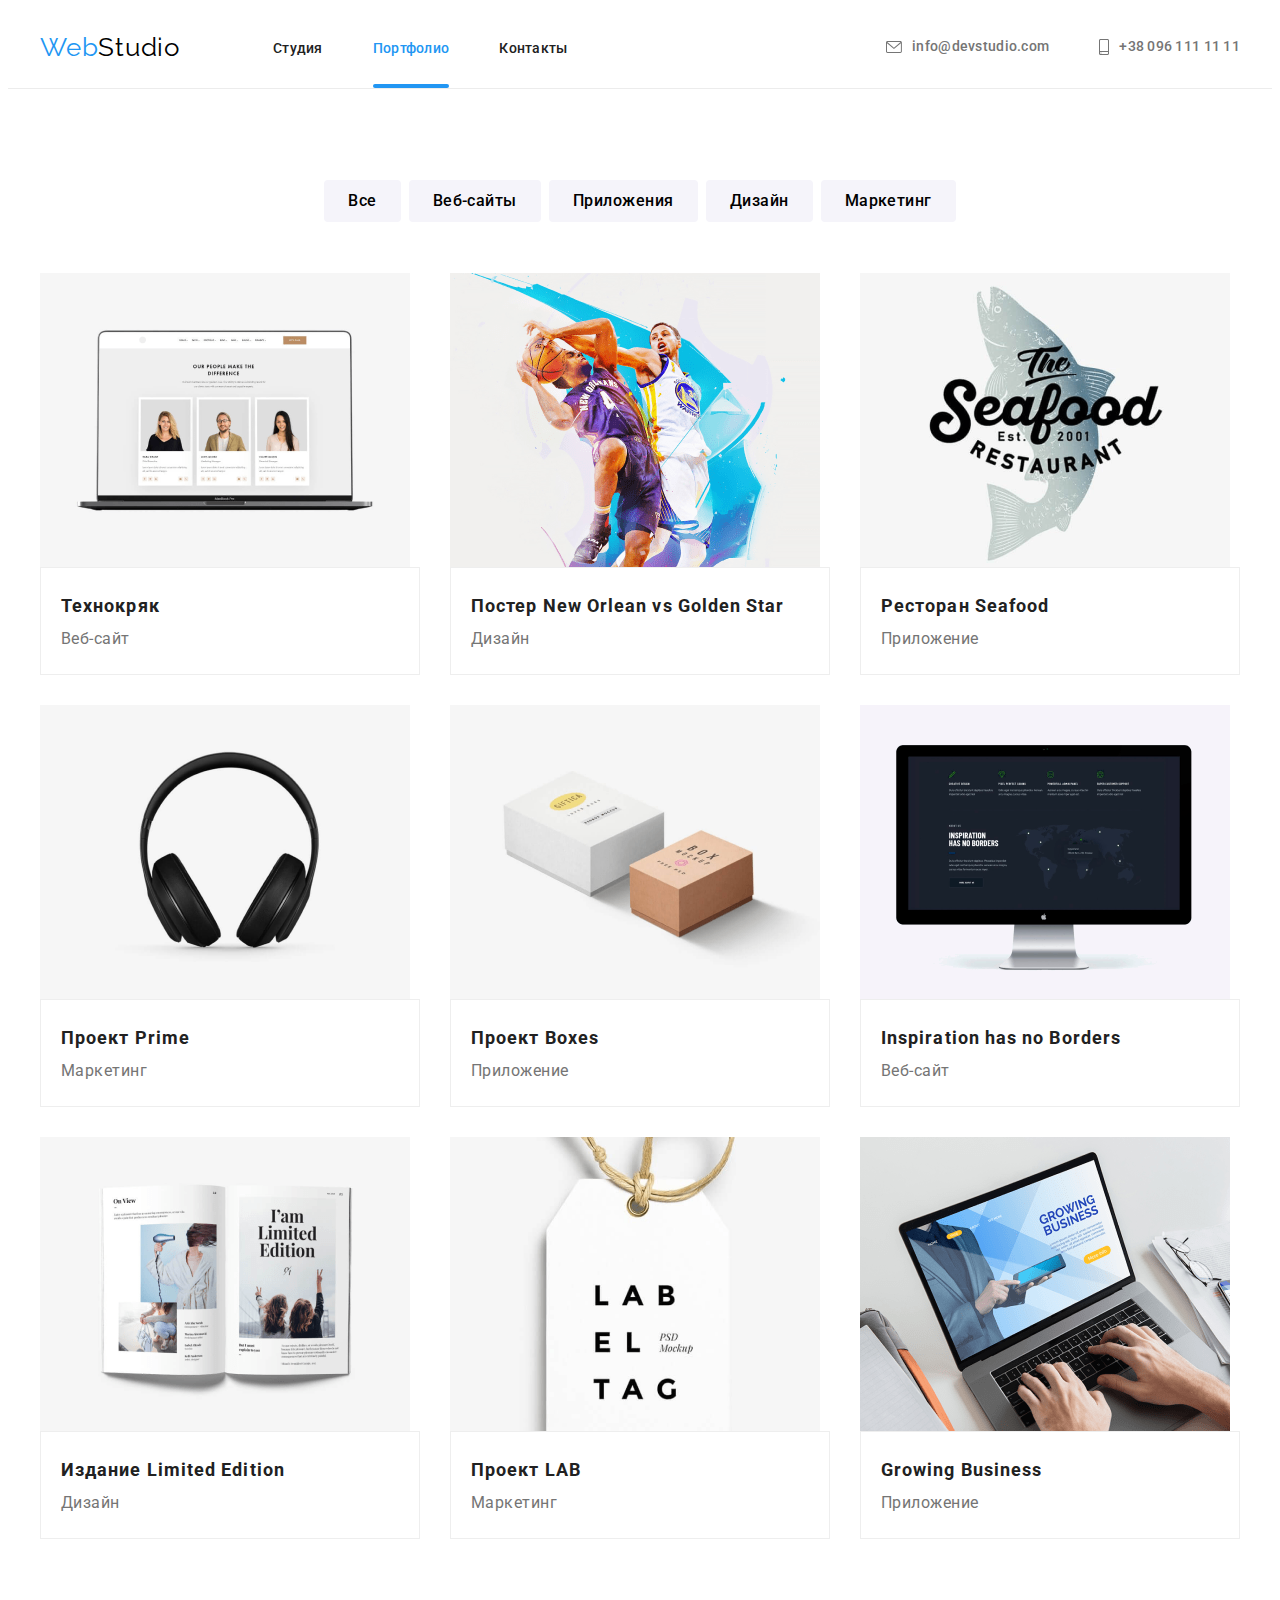
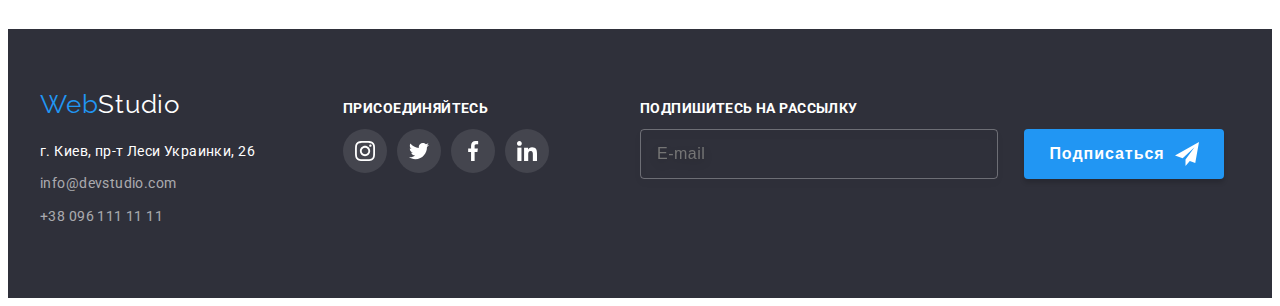
==== portfolio.html @ d1f01aa1 "клонирует данные hw-6" ====
<!DOCTYPE html>
<html lang="en">
  <head>
    <meta charset="UTF-8" />
    <meta http-equiv="X-UA-Compatible" content="IE=edge" />
    <meta name="viewport" content="width=device-width, initial-scale=1.0" />
    <title>Document</title>
    <link rel="preconnect" href="https://fonts.googleapis.com" />
    <link rel="preconnect" href="https://fonts.gstatic.com" crossorigin />
    <link
      href="https://fonts.googleapis.com/css2?family=Raleway:wght@700&family=Roboto:wght@400;500;700;900&display=swap"
      rel="stylesheet"
    />
    <link
      rel="stylesheet"
      href="https://cdnjs.cloudflare.com/ajax/libs/modern-normalize/1.1.0/modern-normalize.min.css"
      integrity="sha512-wpPYUAdjBVSE4KJnH1VR1HeZfpl1ub8YT/NKx4PuQ5NmX2tKuGu6U/JRp5y+Y8XG2tV+wKQpNHVUX03MfMFn9Q=="
      crossorigin="anonymous"
      referrerpolicy="no-referrer"
    />
    <link rel="stylesheet" href="./css/styles.css" />
  </head>
  <body>
    <!--Шапка сайта-->
    <header class="header box">
      <div class="container header-container">
        <nav class="navigation">
          <a href="./index.html" class="logo">
            Web<span class="logo-blk">Studio</span>
          </a>
          <ul class="header-list list">
            <li class="header-item">
              <a href="./index.html" class="header-link">Студия</a>
            </li>
            <li class="header-item">
              <a href="" class="header-link current">Портфолио</a>
            </li>
            <li class="header-item">
              <a href="" class="header-link">Контакты</a>
            </li>
          </ul>
        </nav>
        <div class="header-connect">
          <ul class="header-list list">
            <li>
              <a href="mailto:info@devstudio.com" class="header-link-mail"
                ><svg class="header-link-icon" width="16" height="12">
                  <use href="./image/icons/contact.svg#icon-envelope"></use>
                </svg>
                info@devstudio.com</a
              >
            </li>
            <li>
              <a href="tel:+380961111111" class="header-link-tel"
                ><svg class="header-link-icon" width="10" height="16">
                  <use
                    href="./image/icons/contact.svg#icon-smartphone"
                  ></use></svg
                >+38 096 111 11 11</a
              >
            </li>
          </ul>
        </div>
      </div>
    </header>
    <main>
      <!--Портфолио-->
      <section class="portfolio">
        <div class="container">
          <h1 class="visually-hidden">Наши возможности для Вас</h1>
          <h2 class="visually-hidden">Примеры работ</h2>
          <div class="buttons-container">
            <ul class="buttons-list list">
              <li class="buttons-item">
                <button type="button" class="portfolio-button">Все</button>
              </li>
              <li class="buttons-item">
                <button type="button" class="portfolio-button">
                  Веб-сайты
                </button>
              </li>
              <li class="buttons-item">
                <button type="button" class="portfolio-button">
                  Приложения
                </button>
              </li>
              <li class="buttons-item">
                <button type="button" class="portfolio-button">Дизайн</button>
              </li>
              <li class="buttons-item">
                <button type="button" class="portfolio-button">
                  Маркетинг
                </button>
              </li>
            </ul>
          </div>

          <ul class="portfolio-list list">
            <li class="portfolio-item">
              <div class="portfolio-wrap">
                <img
                  class="image"
                  src="./image/portfolio1-min.png"
                  width="370"
                  alt="лептоп с изображением веб-сайта на мониторе"
                />
                <p class="portfolio-top-text">
                  Технокряк это современная площадка распространения
                  коронавируса. Компании используют эту платформу для цифрового
                  шпионажа и атак на защищённые сервера конкурентов.
                </p>
              </div>
              <div class="portfolio-list-content frame">
                <h3 class="portfolio-subtitle">Технокряк</h3>
                <p class="portfolio-text">Веб-сайт</p>
              </div>
            </li>
            <li class="portfolio-item">
              <div class="portfolio-wrap">
                <img
                  class="image"
                  src="./image/portfolio2-min.png"
                  width="370"
                  alt="постер баскетболього матча"
                />
                <p class="portfolio-top-text">
                  Технокряк это современная площадка распространения
                  коронавируса. Компании используют эту платформу для цифрового
                  шпионажа и атак на защищённые сервера конкурентов.
                </p>
              </div>
              <div class="portfolio-list-content frame">
                <h3 class="portfolio-subtitle">
                  Постер New Orlean vs Golden Star
                </h3>
                <p class="portfolio-text">Дизайн</p>
              </div>
            </li>
            <li class="portfolio-item">
              <div class="portfolio-wrap">
                <img
                  class="image"
                  src="./image/portfolio3-min.png"
                  width="370"
                  alt="логотип ресторана Seafood"
                />
                <p class="portfolio-top-text">
                  Технокряк это современная площадка распространения
                  коронавируса. Компании используют эту платформу для цифрового
                  шпионажа и атак на защищённые сервера конкурентов.
                </p>
              </div>
              <div class="portfolio-list-content frame">
                <h3 class="portfolio-subtitle">Ресторан Seafood</h3>
                <p class="portfolio-text">Приложение</p>
              </div>
            </li>
            <li class="portfolio-item">
              <div class="portfolio-wrap">
                <img
                  class="image"
                  src="./image/portfolio4-min.png"
                  width="370"
                  alt="полноразмерные черные наушники"
                />
                <p class="portfolio-top-text">
                  Технокряк это современная площадка распространения
                  коронавируса. Компании используют эту платформу для цифрового
                  шпионажа и атак на защищённые сервера конкурентов.
                </p>
              </div>
              <div class="portfolio-list-content frame">
                <h3 class="portfolio-subtitle">Проект Prime</h3>
                <p class="portfolio-text">Маркетинг</p>
              </div>
            </li>
            <li class="portfolio-item">
              <div class="portfolio-wrap">
                <img
                  class="image"
                  src="./image/portfolio5-min.png"
                  width="370"
                  alt="две коробки"
                />
                <p class="portfolio-top-text">
                  Технокряк это современная площадка распространения
                  коронавируса. Компании используют эту платформу для цифрового
                  шпионажа и атак на защищённые сервера конкурентов.
                </p>
              </div>
              <div class="portfolio-list-content frame">
                <h3 class="portfolio-subtitle">Проект Boxes</h3>
                <p class="portfolio-text">Приложение</p>
              </div>
            </li>
            <li class="portfolio-item">
              <div class="portfolio-wrap">
                <img
                  class="image"
                  src="./image/portfolio6-min.png"
                  width="370"
                  alt="монитор десктопа с изображением веб-сайта"
                />
                <p class="portfolio-top-text">
                  Технокряк это современная площадка распространения
                  коронавируса. Компании используют эту платформу для цифрового
                  шпионажа и атак на защищённые сервера конкурентов.
                </p>
              </div>
              <div class="portfolio-list-content frame">
                <h3 class="portfolio-subtitle">Inspiration has no Borders</h3>
                <p class="portfolio-text">Веб-сайт</p>
              </div>
            </li>
            <li class="portfolio-item">
              <div class="portfolio-wrap">
                <img
                  class="image"
                  src="./image/portfolio7-min.png"
                  width="370"
                  alt="раскрытая книга"
                />
                <p class="portfolio-top-text">
                  Технокряк это современная площадка распространения
                  коронавируса. Компании используют эту платформу для цифрового
                  шпионажа и атак на защищённые сервера конкурентов.
                </p>
              </div>
              <div class="portfolio-list-content frame">
                <h3 class="portfolio-subtitle">Издание Limited Edition</h3>
                <p class="portfolio-text">Дизайн</p>
              </div>
            </li>
            <li class="portfolio-item">
              <div class="portfolio-wrap">
                <img
                  class="image"
                  src="./image/portfolio8-min.png"
                  width="370"
                  alt="бирка с лого компании"
                />
                <p class="portfolio-top-text">
                  Технокряк это современная площадка распространения
                  коронавируса. Компании используют эту платформу для цифрового
                  шпионажа и атак на защищённые сервера конкурентов.
                </p>
              </div>
              <div class="portfolio-list-content frame">
                <h3 class="portfolio-subtitle">Проект LAB</h3>
                <p class="portfolio-text">Маркетинг</p>
              </div>
            </li>
            <li class="portfolio-item">
              <div class="portfolio-wrap">
                <img
                  class="image"
                  src="./image/portfolio9-min.png"
                  width="370"
                  alt="руки человека на клавиатуре лептопа"
                />
                <p class="portfolio-top-text">
                  Технокряк это современная площадка распространения
                  коронавируса. Компании используют эту платформу для цифрового
                  шпионажа и атак на защищённые сервера конкурентов.
                </p>
              </div>
              <div class="portfolio-list-content frame">
                <h3 class="portfolio-subtitle">Growing Business</h3>
                <p class="portfolio-text">Приложение</p>
              </div>
            </li>
          </ul>
        </div>
      </section>
    </main>

    <!-- Футер -->

    <footer>
      <div class="container footer-cont">
        <div class="footer-left-side">
          <div class="container-logo">
            <a href="./index.html" class="logo">
              Web<span class="logo-wht">Studio</span>
            </a>
          </div>
          <address>
            <ul class="list">
              <li class="footer-item">
                <a
                  href="https://goo.gl/maps/s7FZJ9aVDDxHXywv8"
                  class="address"
                  target="_blank"
                  >г. Киев, пр-т Леси Украинки, 26</a
                >
              </li>
              <li class="footer-item">
                <a href="mailto:info@devstudio.com" class="footer-link-mail"
                  >info@devstudio.com</a
                >
              </li>
              <li class="footer-item">
                <a href="tel:+380961111111" class="footer-link-tel"
                  >+38 096 111 11 11</a
                >
              </li>
            </ul>
          </address>
        </div>
        <div class="footer-central-part">
          <p class="footer-right-text">присоединяйтесь</p>
          <ul class="footer-right-list list">
            <li class="footer-right-item">
              <a href="" class="footer-socials-link">
                <svg class="footer-socials-icon" width="20" height="20">
                  <use href="./image/icons/socials.svg#icon-instagram-2"></use>
                </svg>
              </a>
            </li>
            <li class="footer-right-item">
              <a href="" class="footer-socials-link">
                <svg class="footer-socials-icon" width="20" height="20">
                  <use href="./image/icons/socials.svg#icon-twitter-1"></use>
                </svg>
              </a>
            </li>
            <li class="footer-right-item">
              <a href="" class="footer-socials-link">
                <svg class="footer-socials-icon" width="20" height="20">
                  <use href="./image/icons/socials.svg#icon-facebook-1"></use>
                </svg>
              </a>
            </li>
            <li class="footer-right-item">
              <a href="" class="footer-socials-link">
                <svg class="footer-socials-icon" width="20" height="20">
                  <use href="./image/icons/socials.svg#icon-linkedin-1"></use>
                </svg>
              </a>
            </li>
          </ul>
        </div>
        <div class="footer-right-side">
          <p class="footer-right-side-text">Подпишитесь на рассылку</p>
          <form class="right-side-form">
            <div class="right-side-wrap">
              <input
                type="email"
                class="right-side-email"
                name="right-side-email"
                placeholder="E-mail"
              />
              <button type="submit" class="footer-btn">
                Подписаться
                <svg class="footer-btn-icon" width="24" height="24">
                  <use href="image/icons/contact.svg#icon-icon-send"></use>
                </svg>
              </button>
            </div>
          </form>
        </div>
      </div>
    </footer>
  </body>
</html>
---- css/styles.css ----
p,
h1,
h2,
h3,
h4,
h5,
h6 {
  margin: 0;
}

ul {
  margin: 0;
  padding: 0;
}

button {
  cursor: pointer;
}

body {
  font-family: Roboto, sans-serif;
  color: #212121;
}

main {
  color: #212121;
}

a {
  text-decoration: none;
}

img {
  display: block;
}

.container {
  width: 1200px;
  padding-left: 15px;
  padding-right: 15px;
  margin: 0 auto;
}

.list {
  list-style: none;
}

:root {
  --accent-color: #2196f3;
  --text-color: #757575;
}
.visually-hidden {
  position: absolute;
  white-space: nowrap;
  width: 1px;
  height: 1px;
  overflow: hidden;
  border: 0;
  padding: 0;
  clip: rect(0 0 0 0);
  clip-path: inset(50%);
  margin: -1px;
}

/* -- HEADER -- */

header {
  padding-top: 24px;
  padding-bottom: 25px;
  margin: 0 auto;
}

.logo {
  font-family: Raleway, sans-serif;
  font-size: 26px;
  line-height: 1.19;
  letter-spacing: 0.03em;
  color: #2196f3;
  margin-right: 93px;
}

.logo-blk {
  color: #000000;
}

.logo-wht {
  color: #ffffff;
}

.header-container {
  display: flex;
  align-items: center;
}

.navigation {
  display: flex;
  align-items: center;
}

.header-list {
  display: flex;
  margin-left: auto;
}

.header-item + .header-item {
  margin-left: 50px;
}

.header-connect {
  margin-left: auto;
}

.header-link {
  font-weight: 500;
  font-size: 14px;
  line-height: 1.14;
  letter-spacing: 0.02em;
  color: #212121;

  transition: color 250ms cubic-bezier(0.4, 0, 0.2, 1);
}

.header-link:hover,
.header-link:focus {
  color: var(--accent-color);
}

.header-link-active {
  color: var(--accent-color);
}

.header-link-icon {
  fill: var(--text-color);

  transition: fill 250ms cubic-bezier(0.4, 0, 0.2, 1);
}

.header-link-tel:hover .header-link-icon,
.header-link-tel:focus .header-link-icon {
  fill: var(--accent-color);
}

.header-link-mail:hover .header-link-icon,
.header-link-mail:focus .header-link-icon {
  fill: var(--accent-color);
}

.header-link-icon {
  margin-right: 10px;
}

.header-link-tel,
.header-link-mail {
  font-weight: 500;
  font-style: normal;
  font-size: 14px;
  line-height: 1.14;
  letter-spacing: 0.02em;
  color: var(--text-color);
  display: flex;
  align-items: center;

  transition: color 250ms cubic-bezier(0.4, 0, 0.2, 1);
}

.header-link-tel:hover,
.header-link-tel:focus {
  color: var(--accent-color);
}

.header-link-mail:hover,
.header-link-mail:focus {
  color: var(--accent-color);
}

.header-link-tel {
  margin-left: 50px;
}

/* ------- HERO ------- */

.hero {
  background: #2f303a;
  background-image: linear-gradient(
      rgba(47, 48, 58, 0.4),
      rgba(47, 48, 58, 0.4)
    ),
    url(../image/hero-bg.jpg);
  background-repeat: no-repeat;
  background-position: center;
  background-size: cover;
  display: flex;
  padding-top: 200px;
  padding-bottom: 200px;
  text-align: center;
  align-items: center;
  max-width: 1600px;
  margin: 0 auto;
}

.hero-title-container {
  max-width: 696px;
  margin: 0 auto;
}

.hero-title {
  font-weight: 900;
  font-size: 44px;
  line-height: 1.36;
  letter-spacing: 0.06em;
  text-transform: uppercase;
  color: #ffffff;
  margin-bottom: 30px;
}

.hero-button {
  font-family: inherit;
  background: var(--accent-color);
  font-weight: 700;
  font-size: 16px;
  line-height: 1.87;
  letter-spacing: 0.06em;
  cursor: pointer;
  color: #ffffff;
  border-color: transparent;
  border-radius: 4px;
  display: block;
  margin: 0 auto;
  padding: 10px 32px;
}

/* ------- FEATURES ------- */

.features {
  padding-top: 94px;
  padding-bottom: 94px;
}

.features-list {
  display: flex;
}

.features-item-box {
  background-color: #f5f4fa;
  border-radius: 4px;
  display: flex;
  align-items: center;
  justify-content: center;
  padding-top: 25px;
  padding-bottom: 25px;
  margin-bottom: 30px;
}

.features-item {
  width: 270px;
}

.features-item + .features-item {
  margin-left: 30px;
}

.features-subtitle {
  font-size: 14px;
  line-height: 1.14;
  letter-spacing: 0.03em;
  text-transform: uppercase;
}

.features-subtitle {
  margin-bottom: 10px;
}

.features-text {
  font-size: 14px;
  line-height: 1.71;
  letter-spacing: 0.03em;
  color: var(--text-color);
}

/* ------- LINE ------- */

.line {
  padding-bottom: 94px;
}

.line-list {
  display: flex;
}

.line-title,
.about-title {
  font-size: 36px;
  line-height: 42px;
  text-align: center;
  letter-spacing: 0.03em;
  margin-bottom: 50px;
}

.line-item + .line-item {
  margin-left: 30px;
}

.line-item {
  width: 370px;
  position: relative;
}

.line-top-text {
  font-weight: 700;
  font-size: 14px;
  line-height: 1.14;
  text-align: center;
  letter-spacing: 0.03em;
  text-transform: uppercase;
  color: #ffffff;
  position: absolute;
  bottom: 0;
  left: 0;
  background-color: rgba(47, 48, 58, 0.8);
  width: 100%;
  padding-top: 27px;
  padding-bottom: 27px;
}

/* ------- ABOUT ------- */

.about {
  background-color: #f5f4fa;
  padding-top: 94px;
  padding-bottom: 94px;
}

.about-list {
  display: flex;
  margin-left: -30px;
}

.about-item-content {
  background-color: #ffffff;
  padding-top: 30px;
  padding-bottom: 30px;
}

.about-item {
  width: calc(100% / 3 - 30px);
  margin-left: 30px;
}

.about-subtitle {
  font-style: normal;
  font-size: 16px;
  line-height: 1.18;
  text-align: center;
  letter-spacing: 0.03em;
  margin-bottom: 10px;
}

.about-text,
.portfolio-text {
  font-size: 16px;
  line-height: 1.18;
  text-align: center;
  letter-spacing: 0.03em;
  color: var(--text-color);
}

.about-text {
  display: block;
  margin-bottom: 15px;
}

.about-socials-list {
  display: flex;
  justify-content: center;
}

.about-socials-link {
  width: 44px;
  height: 44px;
  background-color: #ffffff;
  border-radius: 50%;
  display: flex;
  align-items: center;
  justify-content: center;

  transition-property: background-color;
  transition-duration: 250ms;
  transition-timing-function: cubic-bezier(0.4, 0, 0.2, 1);
}

.about-socials-link:hover,
.about-socials-link:focus {
  background-color: var(--accent-color);
}

.about-socials-link:hover .about-socials-icon,
.about-socials-link:focus .about-socials-icon {
  fill: #ffffff;
}

.about-socials-item + .about-socials-item {
  margin-left: 10px;
}

.about-socials-icon {
  fill: #afb1b8;
}

.clients-title {
  font-size: 36px;
  line-height: 42px;
  text-align: center;
  letter-spacing: 0.03em;
  margin-bottom: 50px;
}

.about-frame {
  box-shadow: 0px 1px 3px rgba(0, 0, 0, 0.12), 0px 1px 1px rgba(0, 0, 0, 0.14),
    0px 2px 1px rgba(0, 0, 0, 0.2);
  border-radius: 0px 0px 4px 4px;
}

/* ------- CLIENTS ------- */

.clients {
  padding-bottom: 94px;
  padding-top: 72px;
}

.clients-item + .clients-item {
  margin-left: 30px;
}

.clients-list {
  display: flex;
  justify-content: center;
}

.clients-link {
  border: 1px solid #afb1b8;
  border-radius: 4px;
  padding: 16px 31px;
  color: #afb1b8;
  display: flex;
  align-items: center;
  justify-content: center;

  transition: color 250ms cubic-bezier(0.4, 0, 0.2, 1),
    border-color 250ms cubic-bezier(0.4, 0, 0.2, 1);
}

.clients-icon {
  fill: currentColor;
}

.clients-link:hover,
.clients-link:focus {
  color: var(--accent-color);
  border-color: var(--accent-color);
}

/* ----- FOOTER ----- */

footer {
  background-color: #2f303a;
  padding-bottom: 60px;
  padding-top: 60px;
  margin: 0 auto;
}

.footer-cont {
  display: flex;
  align-items: baseline;
}

.footer-logo {
  font-family: Raleway, sans-serif;
  font-size: 26px;
  line-height: 1.19;
  letter-spacing: 0.03em;
  color: #2196f3;
}

.container-logo {
  margin-bottom: 20px;
}

.address {
  font-style: normal;
  font-weight: 400;
  font-size: 14px;
  line-height: 1.71;
  letter-spacing: 0.03em;
  color: #ffffff;

  transition: color 250ms cubic-bezier(0.4, 0, 0.2, 1);
}

.footer-link-tel,
.footer-link-mail {
  font-style: normal;
  font-weight: 400;
  font-size: 14px;
  line-height: 1.71;
  letter-spacing: 0.03em;
  color: rgba(255, 255, 255, 0.6);

  transition: color 250ms cubic-bezier(0.4, 0, 0.2, 1);
}

.footer-link-tel:hover,
.footer-link-tel:focus {
  color: var(--accent-color);
}

.address:hover,
.address:focus {
  color: var(--accent-color);
}

.footer-link-mail:hover,
.footer-link-mail:focus {
  color: var(--accent-color);
}

.footer-item {
  margin-bottom: 9px;
}

.footer-central-part {
  width: 206px;
  margin-left: 70px;
}

.footer-right-text,
.footer-right-side-text {
  font-weight: bold;
  font-style: normal;
  font-size: 14px;
  line-height: 1.14px;
  letter-spacing: 0.03em;
  text-transform: uppercase;
  color: #ffffff;
  display: block;
  margin-bottom: 20px;
}

.footer-right-list {
  display: flex;
  justify-content: left;
}

.footer-socials-link {
  width: 44px;
  height: 44px;
  background-color: rgba(255, 255, 255, 0.1);
  border-radius: 50%;
  display: flex;
  align-items: center;
  justify-content: center;

  transition-property: background-color;
  transition-duration: 250ms;
  transition-timing-function: cubic-bezier(0.4, 0, 0.2, 1);
}

.footer-right-item {
  margin-right: 10px;
}

.footer-socials-link:hover,
.footer-socials-link:focus {
  background-color: var(--accent-color);
}

.footer-socials-link:hover .footer-socials-icon {
  fill: #ffffff;
}

.footer-socials-icon {
  fill: #ffffff;
}

.right-side-wrap {
  display: flex;
  justify-content: center;
}

.footer-right-side {
  margin-left: auto;
  width: calc(100% / 2);
  padding-left: 15px;
}

.right-side-email {
  width: 358px;
  height: 50px;
  font-weight: 400;
  font-size: 16px;
  line-height: 1.25;
  letter-spacing: 0.03em;
  color: rgba(255, 255, 255, 0.6);
  padding-left: 16px;
  border: 1px solid rgba(255, 255, 255, 0.3);
  box-sizing: border-box;
  filter: drop-shadow(0px 4px 4px rgba(0, 0, 0, 0.15));
  border-radius: 4px;
  background-color: transparent;
  outline: none;
  margin-right: 10px;
}

.footer-btn {
  width: 200px;
  height: 50px;
  background: var(--accent-color);
  font-weight: 700;
  font-size: 16px;
  line-height: 1.87;
  letter-spacing: 0.06em;
  cursor: pointer;
  color: #ffffff;
  border-color: transparent;
  border-radius: 4px;
  box-shadow: 0px 4px 4px rgba(0, 0, 0, 0.15);
  display: flex;
  align-items: center;
  justify-content: center;
  margin: 0 auto;
}

.footer-btn-icon {
  margin-left: 10px;
}

/* ----- Портфолио ----- */

.box {
  border-bottom-width: 1px;
  border-bottom-style: solid;
  border-bottom-color: #ececec;
}

.portfolio {
  padding-top: 91px;
  padding-bottom: 90px;
}

.portfolio-button {
  font-family: inherit;
  font-style: normal;
  font-weight: 500;
  font-size: 16px;
  line-height: 1.62;
  text-align: center;
  letter-spacing: 0.03em;
  background: #f5f4fa;
  border-radius: 4px;
  border-color: transparent;
  padding: 6px 22px;

  transition-property: background-color;
  transition-duration: 250ms;
  transition-timing-function: cubic-bezier(0.4, 0, 0.2, 1);
}

.buttons-container {
  margin-bottom: 51px;
}

.buttons-list {
  display: flex;
  justify-content: center;
}

.buttons-item + .buttons-item {
  margin-left: 8px;
}

.portfolio-button:hover,
.portfolio-button:focus {
  background-color: var(--accent-color);
  color: #ffffff;
  box-shadow: 0px 3px 1px rgba(0, 0, 0, 0.1), 0px 1px 2px rgba(0, 0, 0, 0.08),
    0px 2px 2px rgba(0, 0, 0, 0.12);
}

.image {
  display: block;
  max-width: 100%;
  height: auto;
}

.frame {
  border: 1px solid #eeeeee;
}

.portfolio-list {
  display: flex;
  margin-left: -30px;
  flex-wrap: wrap;
}

.portfolio-item {
  background: #ffffff;
  width: calc(100% / 3 - 30px);
  margin-left: 30px;
  position: relative;
}

.portfolio-wrap {
  position: relative;
  overflow: hidden;
}

.portfolio-top-text {
  position: absolute;
  top: 0;
  left: 0;
  font-weight: 400;
  font-size: 18px;
  line-height: 1.56;
  letter-spacing: 0.03em;
  color: #ffffff;
  background: rgba(33, 150, 243, 0.9);
  padding: 63px 24px;
  height: 100%;
  transform: translateY(101%);
  transition: transform 250ms cubic-bezier(0.4, 0, 0.2, 1);
}

.portfolio-item:hover .portfolio-top-text {
  transform: translateY(0);
}

.portfolio-item:nth-last-child(n + 4) {
  margin-bottom: 30px;
}

.portfolio-item:hover,
.portfolio-item:focus {
  box-shadow: 0px 1px 1px rgba(0, 0, 0, 0.12), 0px 4px 4px rgba(0, 0, 0, 0.06),
    1px 4px 6px rgba(0, 0, 0, 0.16);
}

.portfolio-subtitle {
  font-size: 18px;
  line-height: 2;
  letter-spacing: 0.06em;
}

.portfolio-list-content {
  padding: 20px;
}

.portfolio-text {
  line-height: 1.87;
  text-align: left;
}

.current {
  color: var(--accent-color);
  position: relative;
}

.current::after {
  content: '';
  width: 100%;
  height: 4px;
  position: absolute;
  background-color: var(--accent-color);
  border-radius: 2px;
  left: 0;
  bottom: -32px;
}

.backdrop {
  width: 100vw;
  height: 100vh;
  background-color: rgba(0, 0, 0, 0.2);
  position: fixed;
  top: 0;

  opacity: 1;
  transition: opacity 250ms cubic-bezier(0.4, 0, 0.2, 1);
}

.backdrop.is-hidden .modal {
  transform: translate(-50%, -50%) scale(0.7);
}

/* ------- Modal ------ */

.modal {
  width: 528px;
  min-height: 581px;
  background: #ffffff;
  box-shadow: 0px 1px 3px rgba(0, 0, 0, 0.12), 0px 1px 1px rgba(0, 0, 0, 0.14),
    0px 2px 1px rgba(0, 0, 0, 0.2);
  border-radius: 4px;
  position: absolute;
  top: 50%;
  left: 50%;

  transform: translate(-50%, -50%) scale(1);

  transition: transform 250ms cubic-bezier(0.4, 0, 0.2, 1);

  padding: 40px;
}

.modal-close-btn {
  width: 30px;
  height: 30px;
  border-radius: 50%;
  background-color: transparent;
  border: 1px solid rgba(0, 0, 0, 0.1);
  position: absolute;
  top: 8px;
  right: 8px;
  display: flex;
  align-items: center;
  justify-content: center;

  transition: fill 250ms cubic-bezier(0.4, 0, 0.2, 1);
}

.modal-close-btn:hover {
  fill: var(--accent-color);
}

.is-hidden {
  opacity: 0;
  pointer-events: none;
  visibility: hidden;
}

.modal-title {
  font-style: normal;
  font-weight: 700;
  font-size: 20px;
  line-height: 1.15;
  text-align: center;
  letter-spacing: 0.03em;
  color: #212121;
  margin-bottom: 12px;
}

.modal-label {
  font-weight: normal;
  font-size: 12px;
  line-height: 1.16;
  letter-spacing: 0.01em;
  color: #757575;
}

.modal-inpup-wrap {
  margin-top: 4px;
  position: relative;
}

.form-field {
  margin-bottom: 10px;
}

.modal-input {
  width: 100%;
  height: 40px;
  border: 1px solid rgba(33, 33, 33, 0.2);
  box-sizing: border-box;
  border-radius: 4px;
  outline: none;
  padding-left: 40px;

  transition: border-color 250ms cubic-bezier(0.4, 0, 0.2, 1);
}

.modal-input:hover,
.modal-input:focus {
  border-color: var(--accent-color);
}

.modal-input:hover + .modal-icon {
  fill: var(--accent-color);
}

.modal-input:focus + .modal-icon {
  fill: var(--accent-color);
}

.modal-icon {
  position: absolute;
  left: 12px;
  top: 50%;
  transform: translateY(-50%);

  transition: fill 250ms cubic-bezier(0.4, 0, 0.2, 1);
}

.modal-text {
  width: 100%;
  height: 120px;
  padding: 12px;
  border: 1px solid rgba(33, 33, 33, 0.2);
  box-sizing: border-box;
  border-radius: 4px;
  resize: none;
  margin-top: 4px;
}

.modal-text::placeholder {
  font-weight: 400;
  font-size: 12px;
  line-height: 1.16s;
  letter-spacing: 0.01em;
  color: rgba(117, 117, 117, 0.5);
}

.modal-check-text,
.modal-check-contract {
  font-weight: 400;
  font-size: 14px;
  line-height: 1.71;
  letter-spacing: 0.03em;
  color: var(--text-color);
  display: flex;
  align-items: center;
}

.modal-check-text::before {
  content: '';
  width: 16px;
  height: 15px;
  border: 2px solid #212121;
  border-radius: 2px;
  display: block;
  margin-right: 7px;
}

.modal-check:checked + .modal-check-text::before {
  background-color: var(--accent-color);
  background-image: url(../image/icons/modal-icon.svg);
  background-repeat: no-repeat;
  background-position: center;
  border: none;
}

.modal-check-contract {
  color: var(--accent-color);
  text-decoration-line: underline;
  margin-left: 3px;
}

.form-field-checkbox {
  margin-top: 15px;
  margin-bottom: 25px;
}

.modal-btn {
  font-family: inherit;
  background: var(--accent-color);
  font-weight: 700;
  font-size: 16px;
  line-height: 1.87;
  letter-spacing: 0.06em;
  cursor: pointer;
  color: #ffffff;
  border-color: transparent;
  border-radius: 4px;
  box-shadow: 0px 4px 4px rgba(0, 0, 0, 0.15);
  display: block;
  margin: 0 auto;
  padding: 10px 55px;
}
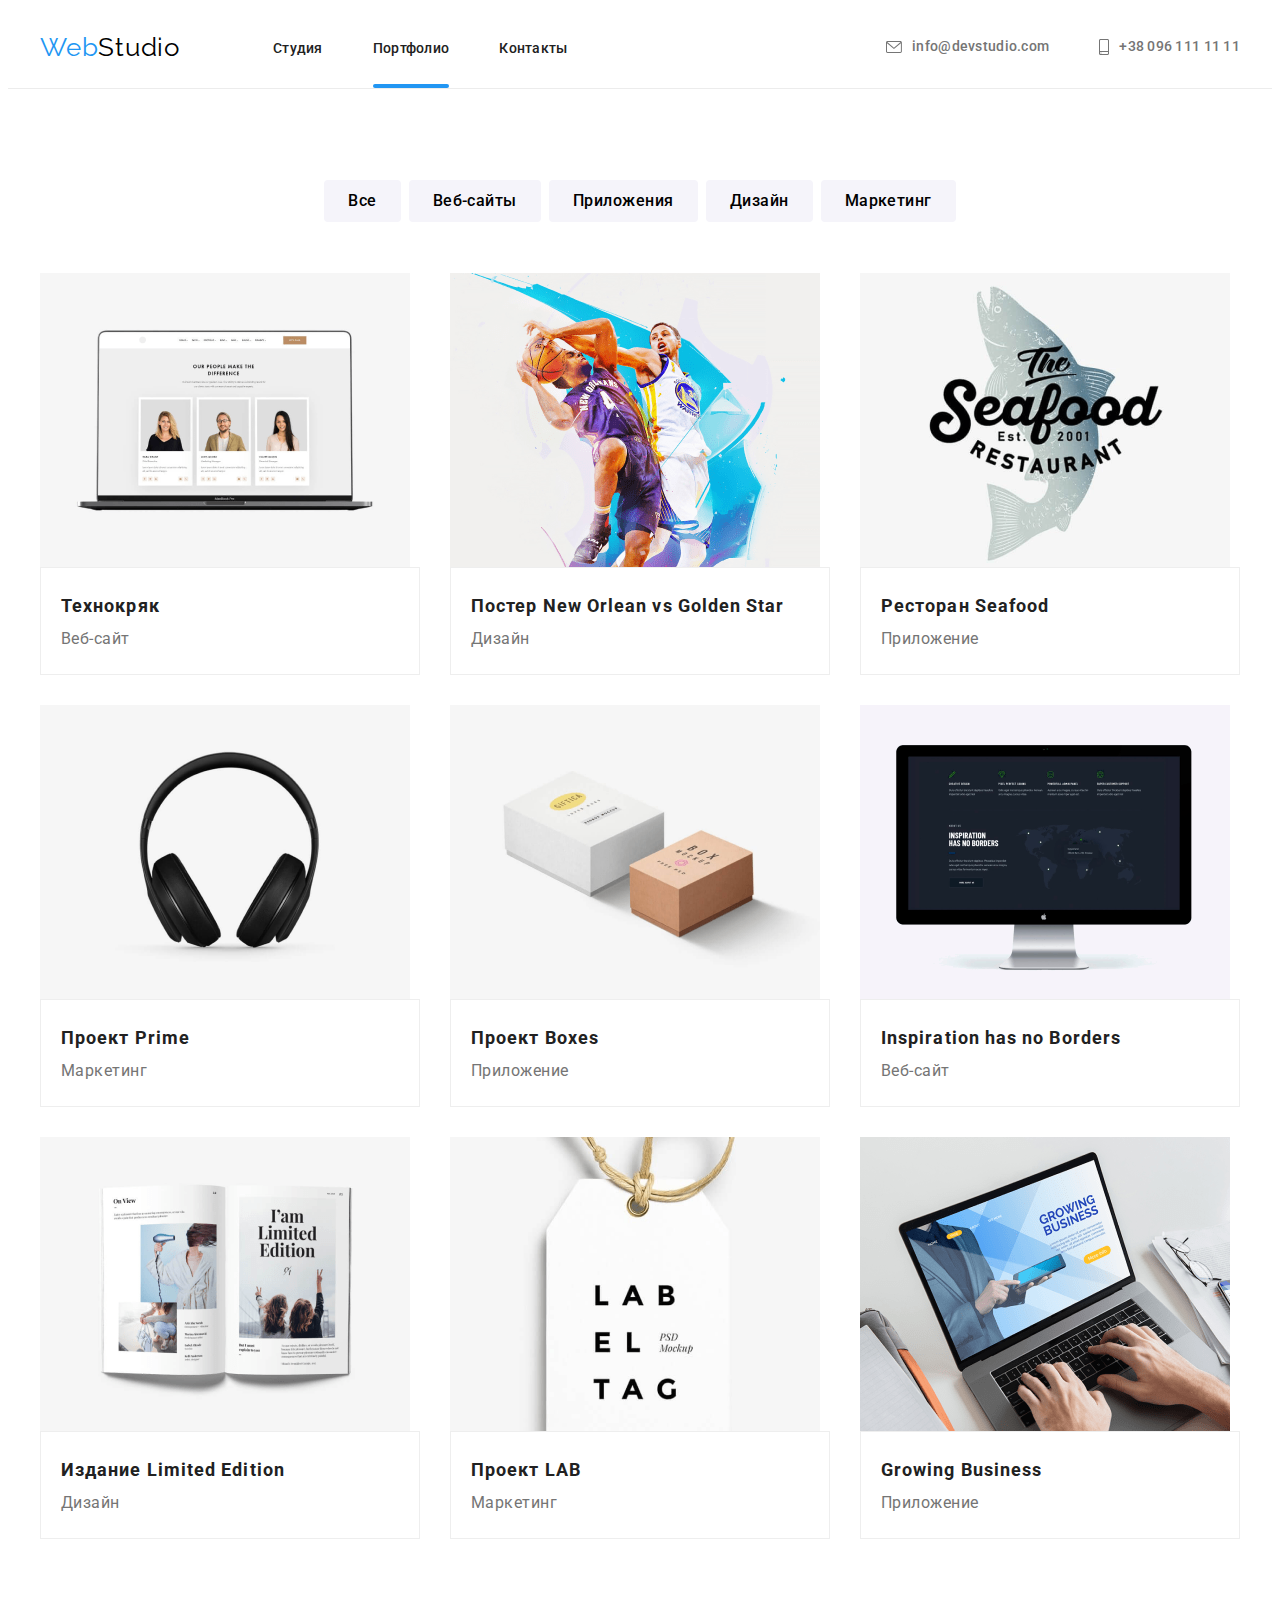
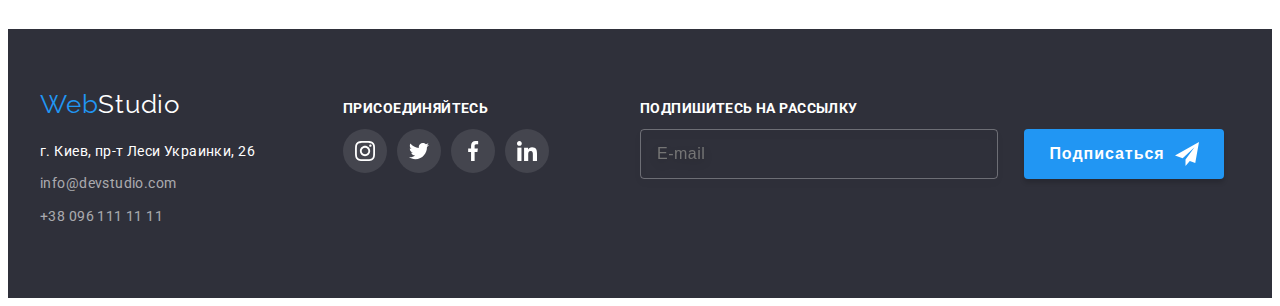
==== commit d0eae01f: "наполняет папку SCSS, разбивает 'styles.css'" ====
--- a/portfolio.html
+++ b/portfolio.html
@@ -19,6 +19,7 @@
       referrerpolicy="no-referrer"
     />
     <link rel="stylesheet" href="./css/styles.css" />
+    <link rel="stylesheet" href="./css/main.css" />
   </head>
   <body>
     <!--Шапка сайта-->
--- a/css/styles.css
+++ b/css/styles.css
@@ -1,233 +1,6 @@
-p,
-h1,
-h2,
-h3,
-h4,
-h5,
-h6 {
-  margin: 0;
-}
-
-ul {
-  margin: 0;
-  padding: 0;
-}
-
-button {
-  cursor: pointer;
-}
-
-body {
-  font-family: Roboto, sans-serif;
-  color: #212121;
-}
-
-main {
-  color: #212121;
-}
-
-a {
-  text-decoration: none;
-}
-
-img {
-  display: block;
-}
-
-.container {
-  width: 1200px;
-  padding-left: 15px;
-  padding-right: 15px;
-  margin: 0 auto;
-}
-
-.list {
-  list-style: none;
-}
-
-:root {
-  --accent-color: #2196f3;
-  --text-color: #757575;
-}
-.visually-hidden {
-  position: absolute;
-  white-space: nowrap;
-  width: 1px;
-  height: 1px;
-  overflow: hidden;
-  border: 0;
-  padding: 0;
-  clip: rect(0 0 0 0);
-  clip-path: inset(50%);
-  margin: -1px;
-}
-
 /* -- HEADER -- */
 
-header {
-  padding-top: 24px;
-  padding-bottom: 25px;
-  margin: 0 auto;
-}
-
-.logo {
-  font-family: Raleway, sans-serif;
-  font-size: 26px;
-  line-height: 1.19;
-  letter-spacing: 0.03em;
-  color: #2196f3;
-  margin-right: 93px;
-}
-
-.logo-blk {
-  color: #000000;
-}
-
-.logo-wht {
-  color: #ffffff;
-}
-
-.header-container {
-  display: flex;
-  align-items: center;
-}
-
-.navigation {
-  display: flex;
-  align-items: center;
-}
-
-.header-list {
-  display: flex;
-  margin-left: auto;
-}
-
-.header-item + .header-item {
-  margin-left: 50px;
-}
-
-.header-connect {
-  margin-left: auto;
-}
-
-.header-link {
-  font-weight: 500;
-  font-size: 14px;
-  line-height: 1.14;
-  letter-spacing: 0.02em;
-  color: #212121;
-
-  transition: color 250ms cubic-bezier(0.4, 0, 0.2, 1);
-}
-
-.header-link:hover,
-.header-link:focus {
-  color: var(--accent-color);
-}
-
-.header-link-active {
-  color: var(--accent-color);
-}
-
-.header-link-icon {
-  fill: var(--text-color);
-
-  transition: fill 250ms cubic-bezier(0.4, 0, 0.2, 1);
-}
-
-.header-link-tel:hover .header-link-icon,
-.header-link-tel:focus .header-link-icon {
-  fill: var(--accent-color);
-}
-
-.header-link-mail:hover .header-link-icon,
-.header-link-mail:focus .header-link-icon {
-  fill: var(--accent-color);
-}
-
-.header-link-icon {
-  margin-right: 10px;
-}
-
-.header-link-tel,
-.header-link-mail {
-  font-weight: 500;
-  font-style: normal;
-  font-size: 14px;
-  line-height: 1.14;
-  letter-spacing: 0.02em;
-  color: var(--text-color);
-  display: flex;
-  align-items: center;
-
-  transition: color 250ms cubic-bezier(0.4, 0, 0.2, 1);
-}
-
-.header-link-tel:hover,
-.header-link-tel:focus {
-  color: var(--accent-color);
-}
-
-.header-link-mail:hover,
-.header-link-mail:focus {
-  color: var(--accent-color);
-}
-
-.header-link-tel {
-  margin-left: 50px;
-}
-
 /* ------- HERO ------- */
-
-.hero {
-  background: #2f303a;
-  background-image: linear-gradient(
-      rgba(47, 48, 58, 0.4),
-      rgba(47, 48, 58, 0.4)
-    ),
-    url(../image/hero-bg.jpg);
-  background-repeat: no-repeat;
-  background-position: center;
-  background-size: cover;
-  display: flex;
-  padding-top: 200px;
-  padding-bottom: 200px;
-  text-align: center;
-  align-items: center;
-  max-width: 1600px;
-  margin: 0 auto;
-}
-
-.hero-title-container {
-  max-width: 696px;
-  margin: 0 auto;
-}
-
-.hero-title {
-  font-weight: 900;
-  font-size: 44px;
-  line-height: 1.36;
-  letter-spacing: 0.06em;
-  text-transform: uppercase;
-  color: #ffffff;
-  margin-bottom: 30px;
-}
-
-.hero-button {
-  font-family: inherit;
-  background: var(--accent-color);
-  font-weight: 700;
-  font-size: 16px;
-  line-height: 1.87;
-  letter-spacing: 0.06em;
-  cursor: pointer;
-  color: #ffffff;
-  border-color: transparent;
-  border-radius: 4px;
-  display: block;
-  margin: 0 auto;
-  padding: 10px 32px;
-}
 
 /* ------- FEATURES ------- */
 
--- a/css/main.css
+++ b/css/main.css
@@ -0,0 +1,221 @@
+p,
+h1,
+h2,
+h3,
+h4,
+h5,
+h6 {
+  margin: 0;
+}
+
+ul {
+  margin: 0;
+  padding: 0;
+}
+
+button {
+  cursor: pointer;
+}
+
+body {
+  font-family: Roboto, sans-serif;
+  color: #212121;
+}
+
+main {
+  color: #212121;
+}
+
+a {
+  text-decoration: none;
+}
+
+img {
+  display: block;
+}
+
+:root {
+  --accent-color: #2196f3;
+  --text-color: #757575;
+}
+
+.container {
+  width: 1200px;
+  padding-left: 15px;
+  padding-right: 15px;
+  margin: 0 auto;
+}
+
+.list {
+  list-style: none;
+}
+
+.visually-hidden {
+  position: absolute;
+  white-space: nowrap;
+  width: 1px;
+  height: 1px;
+  overflow: hidden;
+  border: 0;
+  padding: 0;
+  clip: rect(0 0 0 0);
+  clip-path: inset(50%);
+  margin: -1px;
+}
+
+header {
+  padding-top: 24px;
+  padding-bottom: 25px;
+  margin: 0 auto;
+}
+
+.logo {
+  font-family: Raleway, sans-serif;
+  font-size: 26px;
+  line-height: 1.19;
+  letter-spacing: 0.03em;
+  color: #2196f3;
+  margin-right: 93px;
+}
+
+.logo-blk {
+  color: #000000;
+}
+
+.logo-wht {
+  color: #ffffff;
+}
+
+.header-container {
+  display: flex;
+  align-items: center;
+}
+
+.navigation {
+  display: flex;
+  align-items: center;
+}
+
+.header-list {
+  display: flex;
+  margin-left: auto;
+}
+
+.header-item + .header-item {
+  margin-left: 50px;
+}
+
+.header-connect {
+  margin-left: auto;
+}
+
+.header-link {
+  font-weight: 500;
+  font-size: 14px;
+  line-height: 1.14;
+  letter-spacing: 0.02em;
+  color: #212121;
+  transition: color 250ms cubic-bezier(0.4, 0, 0.2, 1);
+}
+
+.header-link:hover,
+.header-link:focus {
+  color: var(--accent-color);
+}
+
+.header-link-active {
+  color: var(--accent-color);
+}
+
+.header-link-icon {
+  fill: var(--text-color);
+  transition: fill 250ms cubic-bezier(0.4, 0, 0.2, 1);
+}
+
+.header-link-tel:hover .header-link-icon,
+.header-link-tel:focus .header-link-icon {
+  fill: var(--accent-color);
+}
+
+.header-link-mail:hover .header-link-icon,
+.header-link-mail:focus .header-link-icon {
+  fill: var(--accent-color);
+}
+
+.header-link-icon {
+  margin-right: 10px;
+}
+
+.header-link-tel,
+.header-link-mail {
+  font-weight: 500;
+  font-style: normal;
+  font-size: 14px;
+  line-height: 1.14;
+  letter-spacing: 0.02em;
+  color: var(--text-color);
+  display: flex;
+  align-items: center;
+  transition: color 250ms cubic-bezier(0.4, 0, 0.2, 1);
+}
+
+.header-link-tel:hover,
+.header-link-tel:focus {
+  color: var(--accent-color);
+}
+
+.header-link-mail:hover,
+.header-link-mail:focus {
+  color: var(--accent-color);
+}
+
+.header-link-tel {
+  margin-left: 50px;
+}
+
+.hero {
+  background: #2f303a;
+  background-image: linear-gradient(rgba(47, 48, 58, 0.4), rgba(47, 48, 58, 0.4)), url(../image/hero-bg.jpg);
+  background-repeat: no-repeat;
+  background-position: center;
+  background-size: cover;
+  display: flex;
+  padding-top: 200px;
+  padding-bottom: 200px;
+  text-align: center;
+  align-items: center;
+  max-width: 1600px;
+  margin: 0 auto;
+}
+
+.hero-title-container {
+  max-width: 696px;
+  margin: 0 auto;
+}
+
+.hero-title {
+  font-weight: 900;
+  font-size: 44px;
+  line-height: 1.36;
+  letter-spacing: 0.06em;
+  text-transform: uppercase;
+  color: #ffffff;
+  margin-bottom: 30px;
+}
+
+.hero-button {
+  font-family: inherit;
+  background: var(--accent-color);
+  font-weight: 700;
+  font-size: 16px;
+  line-height: 1.87;
+  letter-spacing: 0.06em;
+  cursor: pointer;
+  color: #ffffff;
+  border-color: transparent;
+  border-radius: 4px;
+  display: block;
+  margin: 0 auto;
+  padding: 10px 32px;
+}
+/*# sourceMappingURL=main.css.map */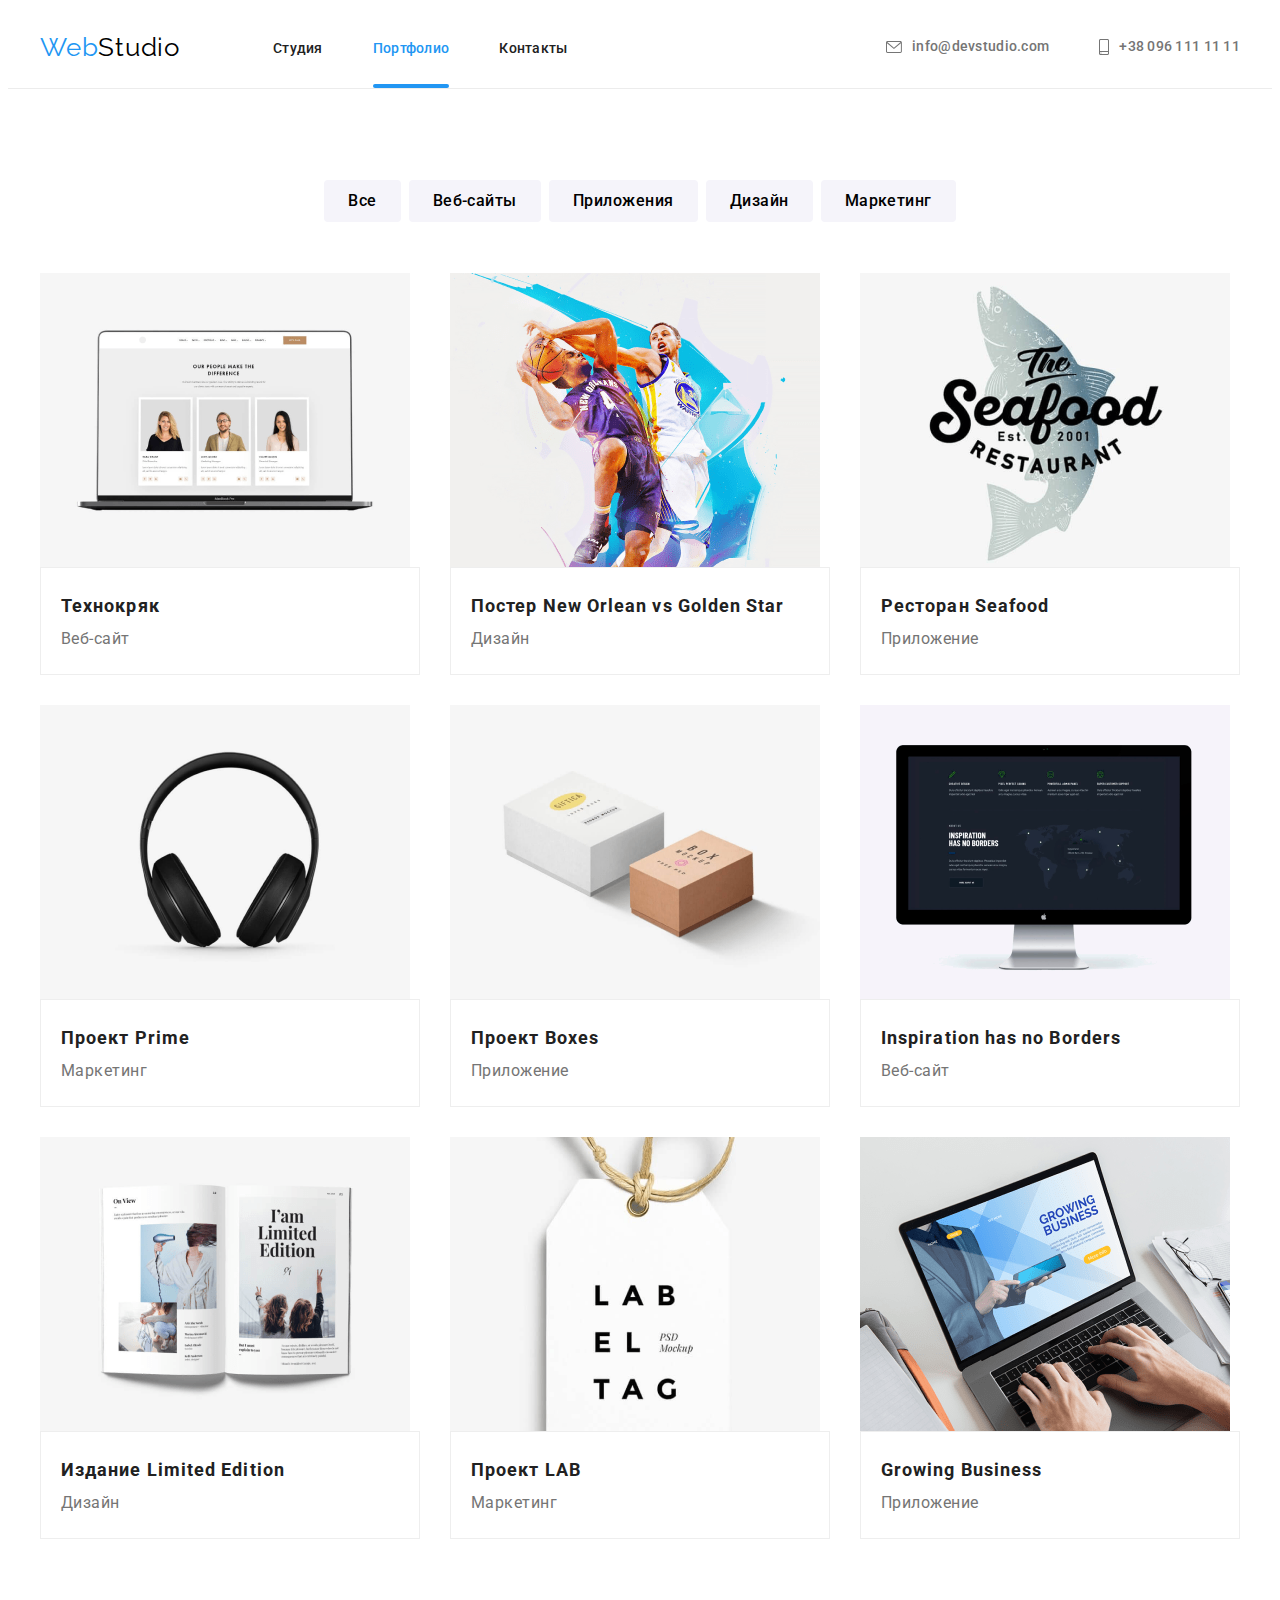
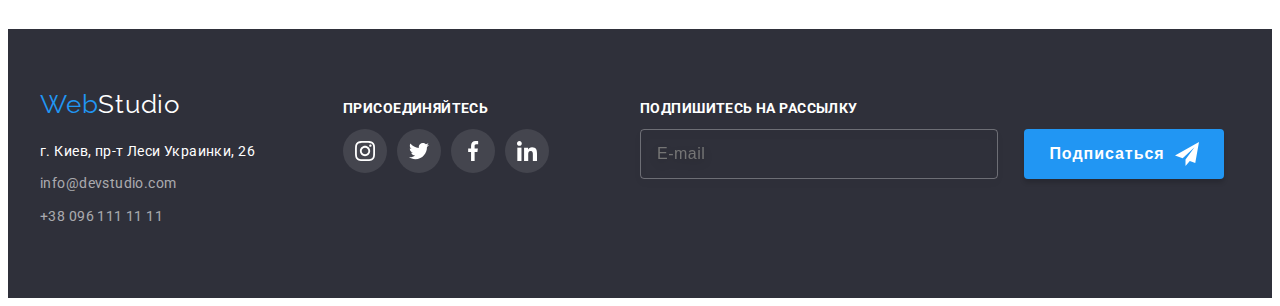
==== commit 29b173e8: "disables  'styles.css'" ====
--- a/portfolio.html
+++ b/portfolio.html
@@ -18,7 +18,7 @@
       crossorigin="anonymous"
       referrerpolicy="no-referrer"
     />
-    <link rel="stylesheet" href="./css/styles.css" />
+
     <link rel="stylesheet" href="./css/main.css" />
   </head>
   <body>
--- a/css/main.css
+++ b/css/main.css
@@ -48,6 +48,196 @@
 
 .list {
   list-style: none;
+}
+
+.backdrop {
+  width: 100vw;
+  height: 100vh;
+  background-color: rgba(0, 0, 0, 0.2);
+  position: fixed;
+  top: 0;
+  opacity: 1;
+  transition: opacity 250ms cubic-bezier(0.4, 0, 0.2, 1);
+}
+
+.backdrop.is-hidden .modal {
+  transform: translate(-50%, -50%) scale(0.7);
+}
+
+/* ------- Modal ------ */
+.modal {
+  width: 528px;
+  min-height: 581px;
+  background: #ffffff;
+  box-shadow: 0px 1px 3px rgba(0, 0, 0, 0.12), 0px 1px 1px rgba(0, 0, 0, 0.14), 0px 2px 1px rgba(0, 0, 0, 0.2);
+  border-radius: 4px;
+  position: absolute;
+  top: 50%;
+  left: 50%;
+  transform: translate(-50%, -50%) scale(1);
+  transition: transform 250ms cubic-bezier(0.4, 0, 0.2, 1);
+  padding: 40px;
+}
+
+.modal-close-btn {
+  width: 30px;
+  height: 30px;
+  border-radius: 50%;
+  background-color: transparent;
+  border: 1px solid rgba(0, 0, 0, 0.1);
+  position: absolute;
+  top: 8px;
+  right: 8px;
+  display: flex;
+  align-items: center;
+  justify-content: center;
+  transition: fill 250ms cubic-bezier(0.4, 0, 0.2, 1);
+}
+
+.modal-close-btn:hover {
+  fill: var(--accent-color);
+}
+
+.is-hidden {
+  opacity: 0;
+  pointer-events: none;
+  visibility: hidden;
+}
+
+.modal-title {
+  font-style: normal;
+  font-weight: 700;
+  font-size: 20px;
+  line-height: 1.15;
+  text-align: center;
+  letter-spacing: 0.03em;
+  color: #212121;
+  margin-bottom: 12px;
+}
+
+.modal-label {
+  font-weight: normal;
+  font-size: 12px;
+  line-height: 1.16;
+  letter-spacing: 0.01em;
+  color: #757575;
+}
+
+.modal-inpup-wrap {
+  margin-top: 4px;
+  position: relative;
+}
+
+.form-field {
+  margin-bottom: 10px;
+}
+
+.modal-input {
+  width: 100%;
+  height: 40px;
+  border: 1px solid rgba(33, 33, 33, 0.2);
+  box-sizing: border-box;
+  border-radius: 4px;
+  outline: none;
+  padding-left: 40px;
+  transition: border-color 250ms cubic-bezier(0.4, 0, 0.2, 1);
+}
+
+.modal-input:hover,
+.modal-input:focus {
+  border-color: var(--accent-color);
+}
+
+.modal-input:hover + .modal-icon {
+  fill: var(--accent-color);
+}
+
+.modal-input:focus + .modal-icon {
+  fill: var(--accent-color);
+}
+
+.modal-icon {
+  position: absolute;
+  left: 12px;
+  top: 50%;
+  transform: translateY(-50%);
+  transition: fill 250ms cubic-bezier(0.4, 0, 0.2, 1);
+}
+
+.modal-text {
+  width: 100%;
+  height: 120px;
+  padding: 12px;
+  border: 1px solid rgba(33, 33, 33, 0.2);
+  box-sizing: border-box;
+  border-radius: 4px;
+  resize: none;
+  margin-top: 4px;
+}
+
+.modal-text::placeholder {
+  font-weight: 400;
+  font-size: 12px;
+  line-height: 1.16s;
+  letter-spacing: 0.01em;
+  color: rgba(117, 117, 117, 0.5);
+}
+
+.modal-check-text,
+.modal-check-contract {
+  font-weight: 400;
+  font-size: 14px;
+  line-height: 1.71;
+  letter-spacing: 0.03em;
+  color: var(--text-color);
+  display: flex;
+  align-items: center;
+}
+
+.modal-check-text::before {
+  content: '';
+  width: 16px;
+  height: 15px;
+  border: 2px solid #212121;
+  border-radius: 2px;
+  display: block;
+  margin-right: 7px;
+}
+
+.modal-check:checked + .modal-check-text::before {
+  background-color: var(--accent-color);
+  background-image: url(../image/icons/modal-icon.svg);
+  background-repeat: no-repeat;
+  background-position: center;
+  border: none;
+}
+
+.modal-check-contract {
+  color: var(--accent-color);
+  text-decoration-line: underline;
+  margin-left: 3px;
+}
+
+.form-field-checkbox {
+  margin-top: 15px;
+  margin-bottom: 25px;
+}
+
+.modal-btn {
+  font-family: inherit;
+  background: var(--accent-color);
+  font-weight: 700;
+  font-size: 16px;
+  line-height: 1.87;
+  letter-spacing: 0.06em;
+  cursor: pointer;
+  color: #ffffff;
+  border-color: transparent;
+  border-radius: 4px;
+  box-shadow: 0px 4px 4px rgba(0, 0, 0, 0.15);
+  display: block;
+  margin: 0 auto;
+  padding: 10px 55px;
 }
 
 .visually-hidden {
@@ -69,23 +259,6 @@
   margin: 0 auto;
 }
 
-.logo {
-  font-family: Raleway, sans-serif;
-  font-size: 26px;
-  line-height: 1.19;
-  letter-spacing: 0.03em;
-  color: #2196f3;
-  margin-right: 93px;
-}
-
-.logo-blk {
-  color: #000000;
-}
-
-.logo-wht {
-  color: #ffffff;
-}
-
 .header-container {
   display: flex;
   align-items: center;
@@ -171,6 +344,23 @@
 
 .header-link-tel {
   margin-left: 50px;
+}
+
+.logo {
+  font-family: Raleway, sans-serif;
+  font-size: 26px;
+  line-height: 1.19;
+  letter-spacing: 0.03em;
+  color: #2196f3;
+  margin-right: 93px;
+}
+
+.logo-blk {
+  color: #000000;
+}
+
+.logo-wht {
+  color: #ffffff;
 }
 
 .hero {
@@ -218,4 +408,527 @@
   margin: 0 auto;
   padding: 10px 32px;
 }
+
+.features {
+  padding-top: 94px;
+  padding-bottom: 94px;
+}
+
+.features-list {
+  display: flex;
+}
+
+.features-item-box {
+  background-color: #f5f4fa;
+  border-radius: 4px;
+  display: flex;
+  align-items: center;
+  justify-content: center;
+  padding-top: 25px;
+  padding-bottom: 25px;
+  margin-bottom: 30px;
+}
+
+.features-item {
+  width: 270px;
+}
+
+.features-item + .features-item {
+  margin-left: 30px;
+}
+
+.features-subtitle {
+  font-size: 14px;
+  line-height: 1.14;
+  letter-spacing: 0.03em;
+  text-transform: uppercase;
+}
+
+.features-subtitle {
+  margin-bottom: 10px;
+}
+
+.features-text {
+  font-size: 14px;
+  line-height: 1.71;
+  letter-spacing: 0.03em;
+  color: var(--text-color);
+}
+
+.line {
+  padding-bottom: 94px;
+}
+
+.line-list {
+  display: flex;
+}
+
+.line-title,
+.about-title {
+  font-size: 36px;
+  line-height: 42px;
+  text-align: center;
+  letter-spacing: 0.03em;
+  margin-bottom: 50px;
+}
+
+.line-item + .line-item {
+  margin-left: 30px;
+}
+
+.line-item {
+  width: 370px;
+  position: relative;
+}
+
+.line-top-text {
+  font-weight: 700;
+  font-size: 14px;
+  line-height: 1.14;
+  text-align: center;
+  letter-spacing: 0.03em;
+  text-transform: uppercase;
+  color: #ffffff;
+  position: absolute;
+  bottom: 0;
+  left: 0;
+  background-color: rgba(47, 48, 58, 0.8);
+  width: 100%;
+  padding-top: 27px;
+  padding-bottom: 27px;
+}
+
+.about {
+  background-color: #f5f4fa;
+  padding-top: 94px;
+  padding-bottom: 94px;
+}
+
+.about-list {
+  display: flex;
+  margin-left: -30px;
+}
+
+.about-item-content {
+  background-color: #ffffff;
+  padding-top: 30px;
+  padding-bottom: 30px;
+}
+
+.about-item {
+  width: calc(100% / 3 - 30px);
+  margin-left: 30px;
+}
+
+.about-subtitle {
+  font-style: normal;
+  font-size: 16px;
+  line-height: 1.18;
+  text-align: center;
+  letter-spacing: 0.03em;
+  margin-bottom: 10px;
+}
+
+.about-text,
+.portfolio-text {
+  font-size: 16px;
+  line-height: 1.18;
+  text-align: center;
+  letter-spacing: 0.03em;
+  color: var(--text-color);
+}
+
+.about-text {
+  display: block;
+  margin-bottom: 15px;
+}
+
+.about-socials-list {
+  display: flex;
+  justify-content: center;
+}
+
+.about-socials-link {
+  width: 44px;
+  height: 44px;
+  background-color: #ffffff;
+  border-radius: 50%;
+  display: flex;
+  align-items: center;
+  justify-content: center;
+  transition-property: background-color;
+  transition-duration: 250ms;
+  transition-timing-function: cubic-bezier(0.4, 0, 0.2, 1);
+}
+
+.about-socials-link:hover,
+.about-socials-link:focus {
+  background-color: var(--accent-color);
+}
+
+.about-socials-link:hover .about-socials-icon,
+.about-socials-link:focus .about-socials-icon {
+  fill: #ffffff;
+}
+
+.about-socials-item + .about-socials-item {
+  margin-left: 10px;
+}
+
+.about-socials-icon {
+  fill: #afb1b8;
+}
+
+.clients-title {
+  font-size: 36px;
+  line-height: 42px;
+  text-align: center;
+  letter-spacing: 0.03em;
+  margin-bottom: 50px;
+}
+
+.about-frame {
+  box-shadow: 0px 1px 3px rgba(0, 0, 0, 0.12), 0px 1px 1px rgba(0, 0, 0, 0.14), 0px 2px 1px rgba(0, 0, 0, 0.2);
+  border-radius: 0px 0px 4px 4px;
+}
+
+.clients {
+  padding-bottom: 94px;
+  padding-top: 72px;
+}
+
+.clients-item + .clients-item {
+  margin-left: 30px;
+}
+
+.clients-list {
+  display: flex;
+  justify-content: center;
+}
+
+.clients-link {
+  border: 1px solid #afb1b8;
+  border-radius: 4px;
+  padding: 16px 31px;
+  color: #afb1b8;
+  display: flex;
+  align-items: center;
+  justify-content: center;
+  transition: color 250ms cubic-bezier(0.4, 0, 0.2, 1), border-color 250ms cubic-bezier(0.4, 0, 0.2, 1);
+}
+
+.clients-icon {
+  fill: currentColor;
+}
+
+.clients-link:hover,
+.clients-link:focus {
+  color: var(--accent-color);
+  border-color: var(--accent-color);
+}
+
+footer {
+  background-color: #2f303a;
+  padding-bottom: 60px;
+  padding-top: 60px;
+  margin: 0 auto;
+}
+
+.footer-cont {
+  display: flex;
+  align-items: baseline;
+}
+
+.footer-logo {
+  font-family: Raleway, sans-serif;
+  font-size: 26px;
+  line-height: 1.19;
+  letter-spacing: 0.03em;
+  color: #2196f3;
+}
+
+.container-logo {
+  margin-bottom: 20px;
+}
+
+.address {
+  font-style: normal;
+  font-weight: 400;
+  font-size: 14px;
+  line-height: 1.71;
+  letter-spacing: 0.03em;
+  color: #ffffff;
+  transition: color 250ms cubic-bezier(0.4, 0, 0.2, 1);
+}
+
+.footer-link-tel,
+.footer-link-mail {
+  font-style: normal;
+  font-weight: 400;
+  font-size: 14px;
+  line-height: 1.71;
+  letter-spacing: 0.03em;
+  color: rgba(255, 255, 255, 0.6);
+  transition: color 250ms cubic-bezier(0.4, 0, 0.2, 1);
+}
+
+.footer-link-tel:hover,
+.footer-link-tel:focus {
+  color: var(--accent-color);
+}
+
+.address:hover,
+.address:focus {
+  color: var(--accent-color);
+}
+
+.footer-link-mail:hover,
+.footer-link-mail:focus {
+  color: var(--accent-color);
+}
+
+.footer-item {
+  margin-bottom: 9px;
+}
+
+.footer-central-part {
+  width: 206px;
+  margin-left: 70px;
+}
+
+.footer-right-text,
+.footer-right-side-text {
+  font-weight: bold;
+  font-style: normal;
+  font-size: 14px;
+  line-height: 1.14px;
+  letter-spacing: 0.03em;
+  text-transform: uppercase;
+  color: #ffffff;
+  display: block;
+  margin-bottom: 20px;
+}
+
+.footer-right-list {
+  display: flex;
+  justify-content: left;
+}
+
+.footer-socials-link {
+  width: 44px;
+  height: 44px;
+  background-color: rgba(255, 255, 255, 0.1);
+  border-radius: 50%;
+  display: flex;
+  align-items: center;
+  justify-content: center;
+  transition-property: background-color;
+  transition-duration: 250ms;
+  transition-timing-function: cubic-bezier(0.4, 0, 0.2, 1);
+}
+
+.footer-right-item {
+  margin-right: 10px;
+}
+
+.footer-socials-link:hover,
+.footer-socials-link:focus {
+  background-color: var(--accent-color);
+}
+
+.footer-socials-link:hover .footer-socials-icon {
+  fill: #ffffff;
+}
+
+.footer-socials-icon {
+  fill: #ffffff;
+}
+
+.right-side-wrap {
+  display: flex;
+  justify-content: center;
+}
+
+.footer-right-side {
+  margin-left: auto;
+  width: calc(100% / 2);
+  padding-left: 15px;
+}
+
+.right-side-email {
+  width: 358px;
+  height: 50px;
+  font-weight: 400;
+  font-size: 16px;
+  line-height: 1.25;
+  letter-spacing: 0.03em;
+  color: rgba(255, 255, 255, 0.6);
+  padding-left: 16px;
+  border: 1px solid rgba(255, 255, 255, 0.3);
+  box-sizing: border-box;
+  filter: drop-shadow(0px 4px 4px rgba(0, 0, 0, 0.15));
+  border-radius: 4px;
+  background-color: transparent;
+  outline: none;
+  margin-right: 10px;
+}
+
+.footer-btn {
+  width: 200px;
+  height: 50px;
+  background: var(--accent-color);
+  font-weight: 700;
+  font-size: 16px;
+  line-height: 1.87;
+  letter-spacing: 0.06em;
+  cursor: pointer;
+  color: #ffffff;
+  border-color: transparent;
+  border-radius: 4px;
+  box-shadow: 0px 4px 4px rgba(0, 0, 0, 0.15);
+  display: flex;
+  align-items: center;
+  justify-content: center;
+  margin: 0 auto;
+}
+
+.footer-btn-icon {
+  margin-left: 10px;
+}
+
+.portfolio-button {
+  font-family: inherit;
+  font-style: normal;
+  font-weight: 500;
+  font-size: 16px;
+  line-height: 1.62;
+  text-align: center;
+  letter-spacing: 0.03em;
+  background: #f5f4fa;
+  border-radius: 4px;
+  border-color: transparent;
+  padding: 6px 22px;
+  transition-property: background-color;
+  transition-duration: 250ms;
+  transition-timing-function: cubic-bezier(0.4, 0, 0.2, 1);
+}
+
+.buttons-container {
+  margin-bottom: 51px;
+}
+
+.buttons-list {
+  display: flex;
+  justify-content: center;
+}
+
+.buttons-item + .buttons-item {
+  margin-left: 8px;
+}
+
+.portfolio-button:hover,
+.portfolio-button:focus {
+  background-color: var(--accent-color);
+  color: #ffffff;
+  box-shadow: 0px 3px 1px rgba(0, 0, 0, 0.1), 0px 1px 2px rgba(0, 0, 0, 0.08), 0px 2px 2px rgba(0, 0, 0, 0.12);
+}
+
+.box {
+  border-bottom-width: 1px;
+  border-bottom-style: solid;
+  border-bottom-color: #ececec;
+}
+
+.portfolio {
+  padding-top: 91px;
+  padding-bottom: 90px;
+}
+
+.image {
+  display: block;
+  max-width: 100%;
+  height: auto;
+}
+
+.frame {
+  border: 1px solid #eeeeee;
+}
+
+.portfolio-list {
+  display: flex;
+  margin-left: -30px;
+  flex-wrap: wrap;
+}
+
+.portfolio-item {
+  background: #ffffff;
+  width: calc(100% / 3 - 30px);
+  margin-left: 30px;
+  position: relative;
+}
+
+.portfolio-wrap {
+  position: relative;
+  overflow: hidden;
+}
+
+.portfolio-top-text {
+  position: absolute;
+  top: 0;
+  left: 0;
+  font-weight: 400;
+  font-size: 18px;
+  line-height: 1.56;
+  letter-spacing: 0.03em;
+  color: #ffffff;
+  background: rgba(33, 150, 243, 0.9);
+  padding: 63px 24px;
+  height: 100%;
+  transform: translateY(101%);
+  transition: transform 250ms cubic-bezier(0.4, 0, 0.2, 1);
+}
+
+.portfolio-item:hover .portfolio-top-text {
+  transform: translateY(0);
+}
+
+.portfolio-item:nth-last-child(n + 4) {
+  margin-bottom: 30px;
+}
+
+.portfolio-item:hover,
+.portfolio-item:focus {
+  box-shadow: 0px 1px 1px rgba(0, 0, 0, 0.12), 0px 4px 4px rgba(0, 0, 0, 0.06), 1px 4px 6px rgba(0, 0, 0, 0.16);
+}
+
+.portfolio-subtitle {
+  font-size: 18px;
+  line-height: 2;
+  letter-spacing: 0.06em;
+}
+
+.portfolio-list-content {
+  padding: 20px;
+}
+
+.portfolio-text {
+  line-height: 1.87;
+  text-align: left;
+}
+
+.current {
+  color: var(--accent-color);
+  position: relative;
+}
+
+.current::after {
+  content: '';
+  width: 100%;
+  height: 4px;
+  position: absolute;
+  background-color: var(--accent-color);
+  border-radius: 2px;
+  left: 0;
+  bottom: -32px;
+}
 /*# sourceMappingURL=main.css.map */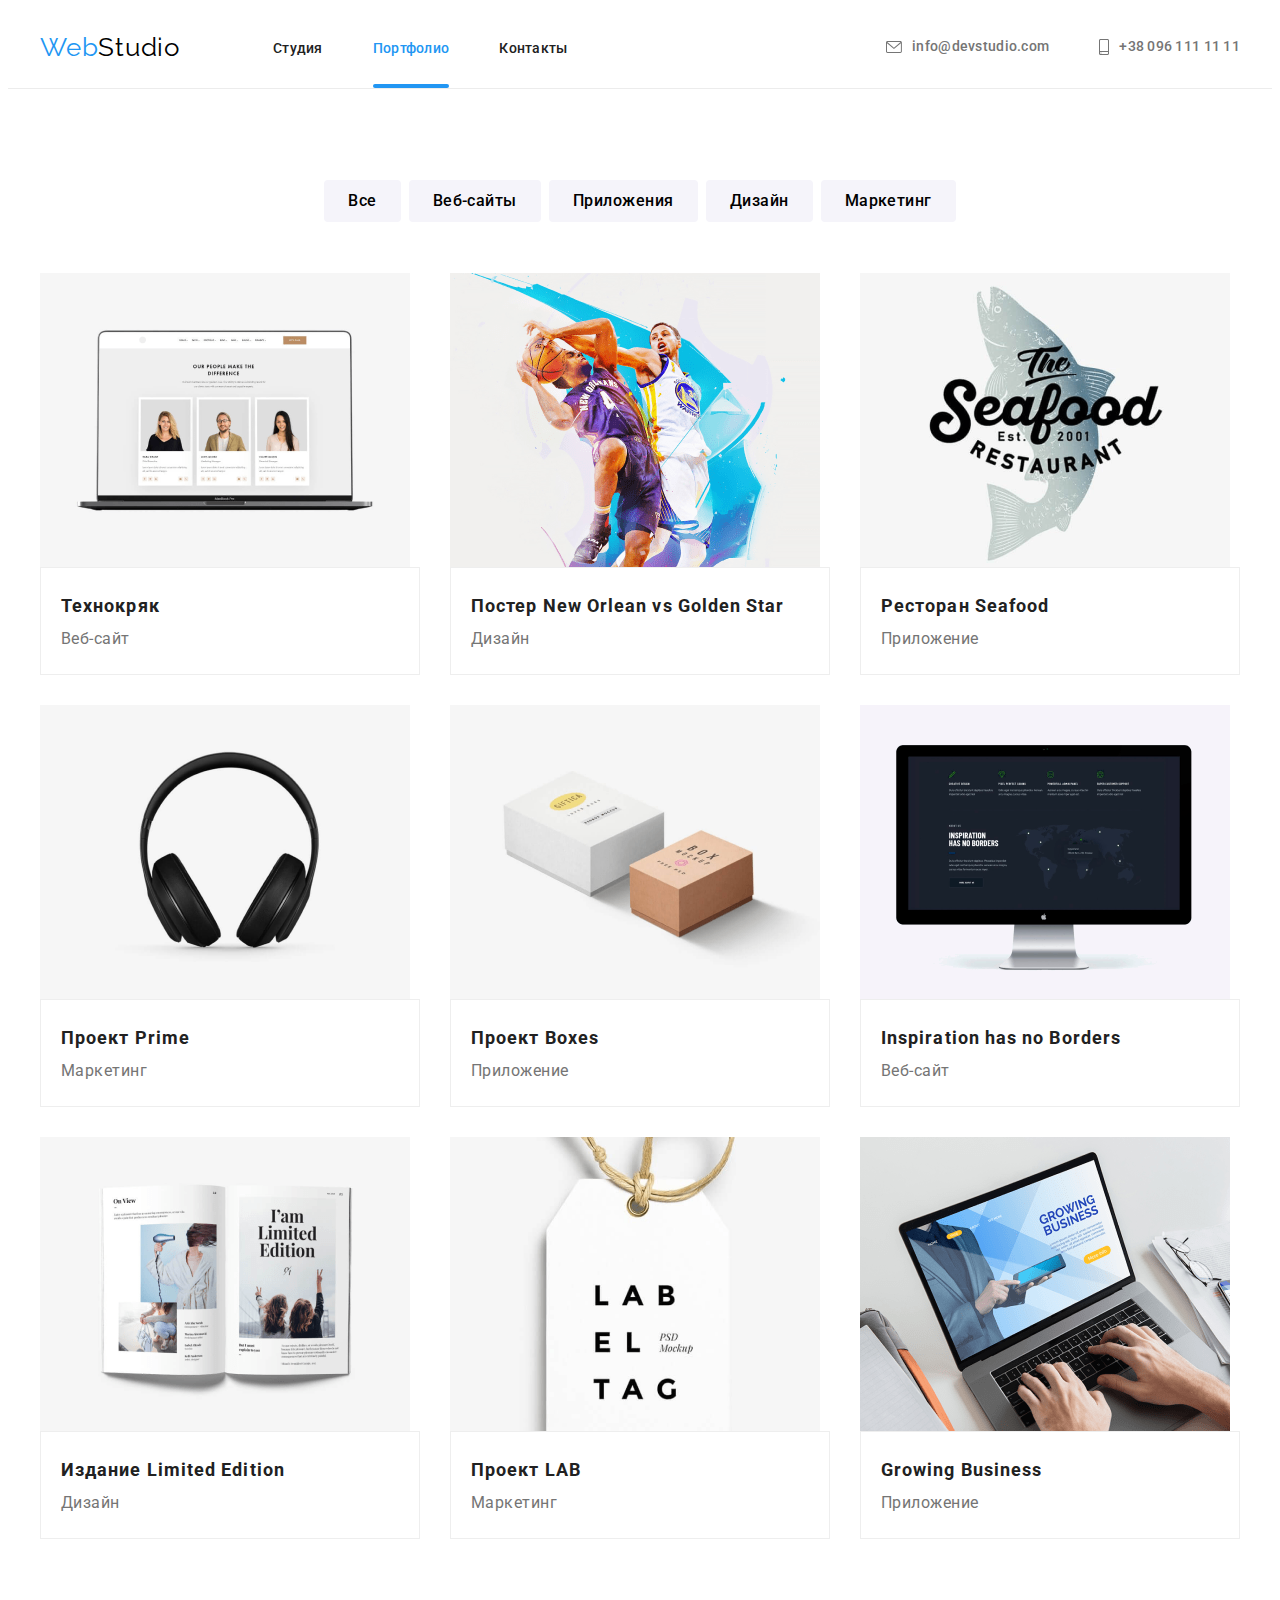
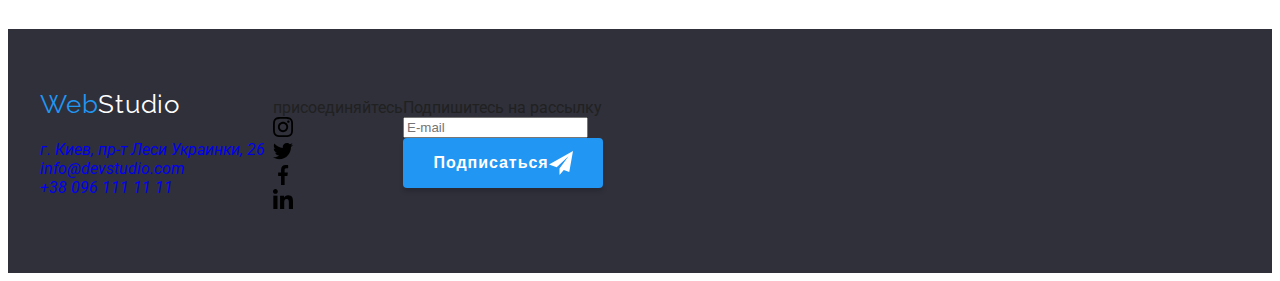
==== commit f6d92bad: "меняет header на странице portfolio.html" ====
--- a/portfolio.html
+++ b/portfolio.html
@@ -24,36 +24,36 @@
   <body>
     <!--Шапка сайта-->
     <header class="header box">
-      <div class="container header-container">
+      <div class="container header__container">
         <nav class="navigation">
           <a href="./index.html" class="logo">
             Web<span class="logo-blk">Studio</span>
           </a>
           <ul class="header-list list">
-            <li class="header-item">
-              <a href="./index.html" class="header-link">Студия</a>
-            </li>
-            <li class="header-item">
-              <a href="" class="header-link current">Портфолио</a>
-            </li>
-            <li class="header-item">
-              <a href="" class="header-link">Контакты</a>
+            <li class="header-list__item">
+              <a href="./index.html" class="header-list__link">Студия</a>
+            </li>
+            <li class="header-list__item">
+              <a href="" class="header-list__link current">Портфолио</a>
+            </li>
+            <li class="header-list__item">
+              <a href="" class="header-list__link">Контакты</a>
             </li>
           </ul>
         </nav>
         <div class="header-connect">
           <ul class="header-list list">
             <li>
-              <a href="mailto:info@devstudio.com" class="header-link-mail"
-                ><svg class="header-link-icon" width="16" height="12">
+              <a href="mailto:info@devstudio.com" class="header-list__mail"
+                ><svg class="header-list__icon" width="16" height="12">
                   <use href="./image/icons/contact.svg#icon-envelope"></use>
                 </svg>
                 info@devstudio.com</a
               >
             </li>
             <li>
-              <a href="tel:+380961111111" class="header-link-tel"
-                ><svg class="header-link-icon" width="10" height="16">
+              <a href="tel:+380961111111" class="header-list__tel"
+                ><svg class="header-list__icon" width="10" height="16">
                   <use
                     href="./image/icons/contact.svg#icon-smartphone"
                   ></use></svg
--- a/css/main.css
+++ b/css/main.css
@@ -143,17 +143,8 @@
   transition: border-color 250ms cubic-bezier(0.4, 0, 0.2, 1);
 }
 
-.modal-input:hover,
-.modal-input:focus {
+.modal-input:hover, .modal-input:focus {
   border-color: var(--accent-color);
-}
-
-.modal-input:hover + .modal-icon {
-  fill: var(--accent-color);
-}
-
-.modal-input:focus + .modal-icon {
-  fill: var(--accent-color);
 }
 
 .modal-icon {
@@ -162,6 +153,14 @@
   top: 50%;
   transform: translateY(-50%);
   transition: fill 250ms cubic-bezier(0.4, 0, 0.2, 1);
+}
+
+.modal-input:hover + .modal-icon {
+  fill: var(--accent-color);
+}
+
+.modal-input:focus + .modal-icon {
+  fill: var(--accent-color);
 }
 
 .modal-text {
@@ -230,7 +229,6 @@
   font-size: 16px;
   line-height: 1.87;
   letter-spacing: 0.06em;
-  cursor: pointer;
   color: #ffffff;
   border-color: transparent;
   border-radius: 4px;
@@ -259,7 +257,7 @@
   margin: 0 auto;
 }
 
-.header-container {
+.header__container {
   display: flex;
   align-items: center;
 }
@@ -274,7 +272,7 @@
   margin-left: auto;
 }
 
-.header-item + .header-item {
+.header-list__item + .header-list__item {
   margin-left: 50px;
 }
 
@@ -282,7 +280,7 @@
   margin-left: auto;
 }
 
-.header-link {
+.header-list__link {
   font-weight: 500;
   font-size: 14px;
   line-height: 1.14;
@@ -291,8 +289,7 @@
   transition: color 250ms cubic-bezier(0.4, 0, 0.2, 1);
 }
 
-.header-link:hover,
-.header-link:focus {
+.header-list__link:hover, .header-list__link:focus {
   color: var(--accent-color);
 }
 
@@ -300,27 +297,27 @@
   color: var(--accent-color);
 }
 
-.header-link-icon {
+.header-list__icon {
   fill: var(--text-color);
   transition: fill 250ms cubic-bezier(0.4, 0, 0.2, 1);
 }
 
-.header-link-tel:hover .header-link-icon,
-.header-link-tel:focus .header-link-icon {
+.header-list__tel:hover .header-list__icon,
+.header-list__tel:focus .header-list__icon {
   fill: var(--accent-color);
 }
 
-.header-link-mail:hover .header-link-icon,
-.header-link-mail:focus .header-link-icon {
+.header-list__icon {
+  margin-right: 10px;
+}
+
+.header-list__mail:hover .header-list__icon,
+.header-list__mail:focus .header-list__icon {
   fill: var(--accent-color);
 }
 
-.header-link-icon {
-  margin-right: 10px;
-}
-
-.header-link-tel,
-.header-link-mail {
+.header-list__tel,
+.header-list__mail {
   font-weight: 500;
   font-style: normal;
   font-size: 14px;
@@ -332,18 +329,33 @@
   transition: color 250ms cubic-bezier(0.4, 0, 0.2, 1);
 }
 
-.header-link-tel:hover,
-.header-link-tel:focus {
+.header-list__mail:hover,
+.header-list__mail:focus {
   color: var(--accent-color);
 }
 
-.header-link-mail:hover,
-.header-link-mail:focus {
+.header-list__tel {
+  margin-left: 50px;
+}
+
+.header-list__tel:hover, .header-list__tel:focus {
   color: var(--accent-color);
 }
 
-.header-link-tel {
-  margin-left: 50px;
+.current {
+  color: var(--accent-color);
+  position: relative;
+}
+
+.current::after {
+  content: '';
+  width: 100%;
+  height: 4px;
+  position: absolute;
+  background-color: var(--accent-color);
+  border-radius: 2px;
+  left: 0;
+  bottom: -32px;
 }
 
 .logo {
@@ -378,12 +390,12 @@
   margin: 0 auto;
 }
 
-.hero-title-container {
+.hero-wrp {
   max-width: 696px;
   margin: 0 auto;
 }
 
-.hero-title {
+.hero-wrp__title {
   font-weight: 900;
   font-size: 44px;
   line-height: 1.36;
@@ -393,14 +405,13 @@
   margin-bottom: 30px;
 }
 
-.hero-button {
+.container__button {
   font-family: inherit;
   background: var(--accent-color);
   font-weight: 700;
   font-size: 16px;
   line-height: 1.87;
   letter-spacing: 0.06em;
-  cursor: pointer;
   color: #ffffff;
   border-color: transparent;
   border-radius: 4px;
@@ -418,7 +429,7 @@
   display: flex;
 }
 
-.features-item-box {
+.features-wrp {
   background-color: #f5f4fa;
   border-radius: 4px;
   display: flex;
@@ -429,26 +440,23 @@
   margin-bottom: 30px;
 }
 
-.features-item {
+.features-list__item {
   width: 270px;
 }
 
-.features-item + .features-item {
+.features-list__item + .features-list__item {
   margin-left: 30px;
 }
 
-.features-subtitle {
+.features-list__subtitle {
   font-size: 14px;
   line-height: 1.14;
   letter-spacing: 0.03em;
   text-transform: uppercase;
-}
-
-.features-subtitle {
   margin-bottom: 10px;
 }
 
-.features-text {
+.features-list__text {
   font-size: 14px;
   line-height: 1.71;
   letter-spacing: 0.03em;
@@ -472,16 +480,16 @@
   margin-bottom: 50px;
 }
 
-.line-item + .line-item {
+.line-list__item + .line-list__item {
   margin-left: 30px;
 }
 
-.line-item {
+.line-list__item {
   width: 370px;
   position: relative;
 }
 
-.line-top-text {
+.line-list__text {
   font-weight: 700;
   font-size: 14px;
   line-height: 1.14;
@@ -509,18 +517,23 @@
   margin-left: -30px;
 }
 
-.about-item-content {
+.about-frame {
+  box-shadow: 0px 1px 3px rgba(0, 0, 0, 0.12), 0px 1px 1px rgba(0, 0, 0, 0.14), 0px 2px 1px rgba(0, 0, 0, 0.2);
+  border-radius: 0px 0px 4px 4px;
+}
+
+.about-list__item {
+  width: calc(100% / 3 - 30px);
+  margin-left: 30px;
+}
+
+.about-list__content {
   background-color: #ffffff;
   padding-top: 30px;
   padding-bottom: 30px;
 }
 
-.about-item {
-  width: calc(100% / 3 - 30px);
-  margin-left: 30px;
-}
-
-.about-subtitle {
+.about-list__subtitle {
   font-style: normal;
   font-size: 16px;
   line-height: 1.18;
@@ -529,7 +542,7 @@
   margin-bottom: 10px;
 }
 
-.about-text,
+.about-list__text,
 .portfolio-text {
   font-size: 16px;
   line-height: 1.18;
@@ -538,17 +551,17 @@
   color: var(--text-color);
 }
 
-.about-text {
+.about-list__text {
   display: block;
   margin-bottom: 15px;
 }
 
-.about-socials-list {
+.socials {
   display: flex;
   justify-content: center;
 }
 
-.about-socials-link {
+.socials__link {
   width: 44px;
   height: 44px;
   background-color: #ffffff;
@@ -561,22 +574,26 @@
   transition-timing-function: cubic-bezier(0.4, 0, 0.2, 1);
 }
 
-.about-socials-link:hover,
-.about-socials-link:focus {
+.socials__link:hover, .socials__link:focus {
   background-color: var(--accent-color);
 }
 
-.about-socials-link:hover .about-socials-icon,
-.about-socials-link:focus .about-socials-icon {
+.socials__item + .socials__item {
+  margin-left: 10px;
+}
+
+.socials__icon {
+  fill: #afb1b8;
+}
+
+.socials__link:hover .socials__icon,
+.socials__link:focus .socials__icon {
   fill: #ffffff;
 }
 
-.about-socials-item + .about-socials-item {
-  margin-left: 10px;
-}
-
-.about-socials-icon {
-  fill: #afb1b8;
+.clients {
+  padding-bottom: 94px;
+  padding-top: 72px;
 }
 
 .clients-title {
@@ -587,17 +604,7 @@
   margin-bottom: 50px;
 }
 
-.about-frame {
-  box-shadow: 0px 1px 3px rgba(0, 0, 0, 0.12), 0px 1px 1px rgba(0, 0, 0, 0.14), 0px 2px 1px rgba(0, 0, 0, 0.2);
-  border-radius: 0px 0px 4px 4px;
-}
-
-.clients {
-  padding-bottom: 94px;
-  padding-top: 72px;
-}
-
-.clients-item + .clients-item {
+.clients-list__item + .clients-list__item {
   margin-left: 30px;
 }
 
@@ -617,14 +624,13 @@
   transition: color 250ms cubic-bezier(0.4, 0, 0.2, 1), border-color 250ms cubic-bezier(0.4, 0, 0.2, 1);
 }
 
-.clients-icon {
-  fill: currentColor;
-}
-
-.clients-link:hover,
-.clients-link:focus {
+.clients-link:hover, .clients-link:focus {
   color: var(--accent-color);
   border-color: var(--accent-color);
+}
+
+.clients-list__icon {
+  fill: currentColor;
 }
 
 footer {
@@ -639,7 +645,7 @@
   align-items: baseline;
 }
 
-.footer-logo {
+.container-logo__footer-logo {
   font-family: Raleway, sans-serif;
   font-size: 26px;
   line-height: 1.19;
@@ -651,7 +657,7 @@
   margin-bottom: 20px;
 }
 
-.address {
+.address-list__adr {
   font-style: normal;
   font-weight: 400;
   font-size: 14px;
@@ -661,8 +667,12 @@
   transition: color 250ms cubic-bezier(0.4, 0, 0.2, 1);
 }
 
-.footer-link-tel,
-.footer-link-mail {
+.address-list__adr:hover, .address-list__adr:focus {
+  color: var(--accent-color);
+}
+
+.address-list__tel,
+.address-list__mail {
   font-style: normal;
   font-weight: 400;
   font-size: 14px;
@@ -672,32 +682,23 @@
   transition: color 250ms cubic-bezier(0.4, 0, 0.2, 1);
 }
 
-.footer-link-tel:hover,
-.footer-link-tel:focus {
+.address-list__tel:hover, .address-list__tel:focus,
+.address-list__mail:hover,
+.address-list__mail:focus {
   color: var(--accent-color);
 }
 
-.address:hover,
-.address:focus {
-  color: var(--accent-color);
-}
-
-.footer-link-mail:hover,
-.footer-link-mail:focus {
-  color: var(--accent-color);
-}
-
-.footer-item {
+.address-list__item {
   margin-bottom: 9px;
 }
 
-.footer-central-part {
+.footer-networks {
   width: 206px;
   margin-left: 70px;
 }
 
-.footer-right-text,
-.footer-right-side-text {
+.footer-networks__text,
+.footer-subscribe__text {
   font-weight: bold;
   font-style: normal;
   font-size: 14px;
@@ -709,12 +710,12 @@
   margin-bottom: 20px;
 }
 
-.footer-right-list {
+.networks-list {
   display: flex;
   justify-content: left;
 }
 
-.footer-socials-link {
+.networks-list__link {
   width: 44px;
   height: 44px;
   background-color: rgba(255, 255, 255, 0.1);
@@ -727,35 +728,34 @@
   transition-timing-function: cubic-bezier(0.4, 0, 0.2, 1);
 }
 
-.footer-right-item {
+.networks-list__link:hover, .networks-list__link:focus {
+  background-color: var(--accent-color);
+}
+
+.networks-list__item {
   margin-right: 10px;
 }
 
-.footer-socials-link:hover,
-.footer-socials-link:focus {
-  background-color: var(--accent-color);
-}
-
-.footer-socials-link:hover .footer-socials-icon {
+.networks-list__icon {
   fill: #ffffff;
 }
 
-.footer-socials-icon {
+.networks-list__link:hover .networks-list__icon {
   fill: #ffffff;
 }
 
-.right-side-wrap {
+.footer-form__wrp {
   display: flex;
   justify-content: center;
 }
 
-.footer-right-side {
+.footer-subscribe {
   margin-left: auto;
   width: calc(100% / 2);
   padding-left: 15px;
 }
 
-.right-side-email {
+.footer-form__email {
   width: 358px;
   height: 50px;
   font-weight: 400;
@@ -781,7 +781,6 @@
   font-size: 16px;
   line-height: 1.87;
   letter-spacing: 0.06em;
-  cursor: pointer;
   color: #ffffff;
   border-color: transparent;
   border-radius: 4px;
@@ -792,7 +791,7 @@
   margin: 0 auto;
 }
 
-.footer-btn-icon {
+.footer-btn__icon {
   margin-left: 10px;
 }
 
@@ -813,6 +812,12 @@
   transition-timing-function: cubic-bezier(0.4, 0, 0.2, 1);
 }
 
+.portfolio-button:hover, .portfolio-button:focus {
+  background-color: var(--accent-color);
+  color: #ffffff;
+  box-shadow: 0px 3px 1px rgba(0, 0, 0, 0.1), 0px 1px 2px rgba(0, 0, 0, 0.08), 0px 2px 2px rgba(0, 0, 0, 0.12);
+}
+
 .buttons-container {
   margin-bottom: 51px;
 }
@@ -858,6 +863,10 @@
   display: flex;
   margin-left: -30px;
   flex-wrap: wrap;
+}
+
+.portfolio-list-content {
+  padding: 20px;
 }
 
 .portfolio-item {
@@ -865,6 +874,10 @@
   width: calc(100% / 3 - 30px);
   margin-left: 30px;
   position: relative;
+}
+
+.portfolio-item:hover, .portfolio-item:focus {
+  box-shadow: 0px 1px 1px rgba(0, 0, 0, 0.12), 0px 4px 4px rgba(0, 0, 0, 0.06), 1px 4px 6px rgba(0, 0, 0, 0.16);
 }
 
 .portfolio-wrap {
@@ -896,39 +909,14 @@
   margin-bottom: 30px;
 }
 
-.portfolio-item:hover,
-.portfolio-item:focus {
-  box-shadow: 0px 1px 1px rgba(0, 0, 0, 0.12), 0px 4px 4px rgba(0, 0, 0, 0.06), 1px 4px 6px rgba(0, 0, 0, 0.16);
-}
-
 .portfolio-subtitle {
   font-size: 18px;
   line-height: 2;
   letter-spacing: 0.06em;
 }
 
-.portfolio-list-content {
-  padding: 20px;
-}
-
 .portfolio-text {
   line-height: 1.87;
   text-align: left;
 }
-
-.current {
-  color: var(--accent-color);
-  position: relative;
-}
-
-.current::after {
-  content: '';
-  width: 100%;
-  height: 4px;
-  position: absolute;
-  background-color: var(--accent-color);
-  border-radius: 2px;
-  left: 0;
-  bottom: -32px;
-}
 /*# sourceMappingURL=main.css.map */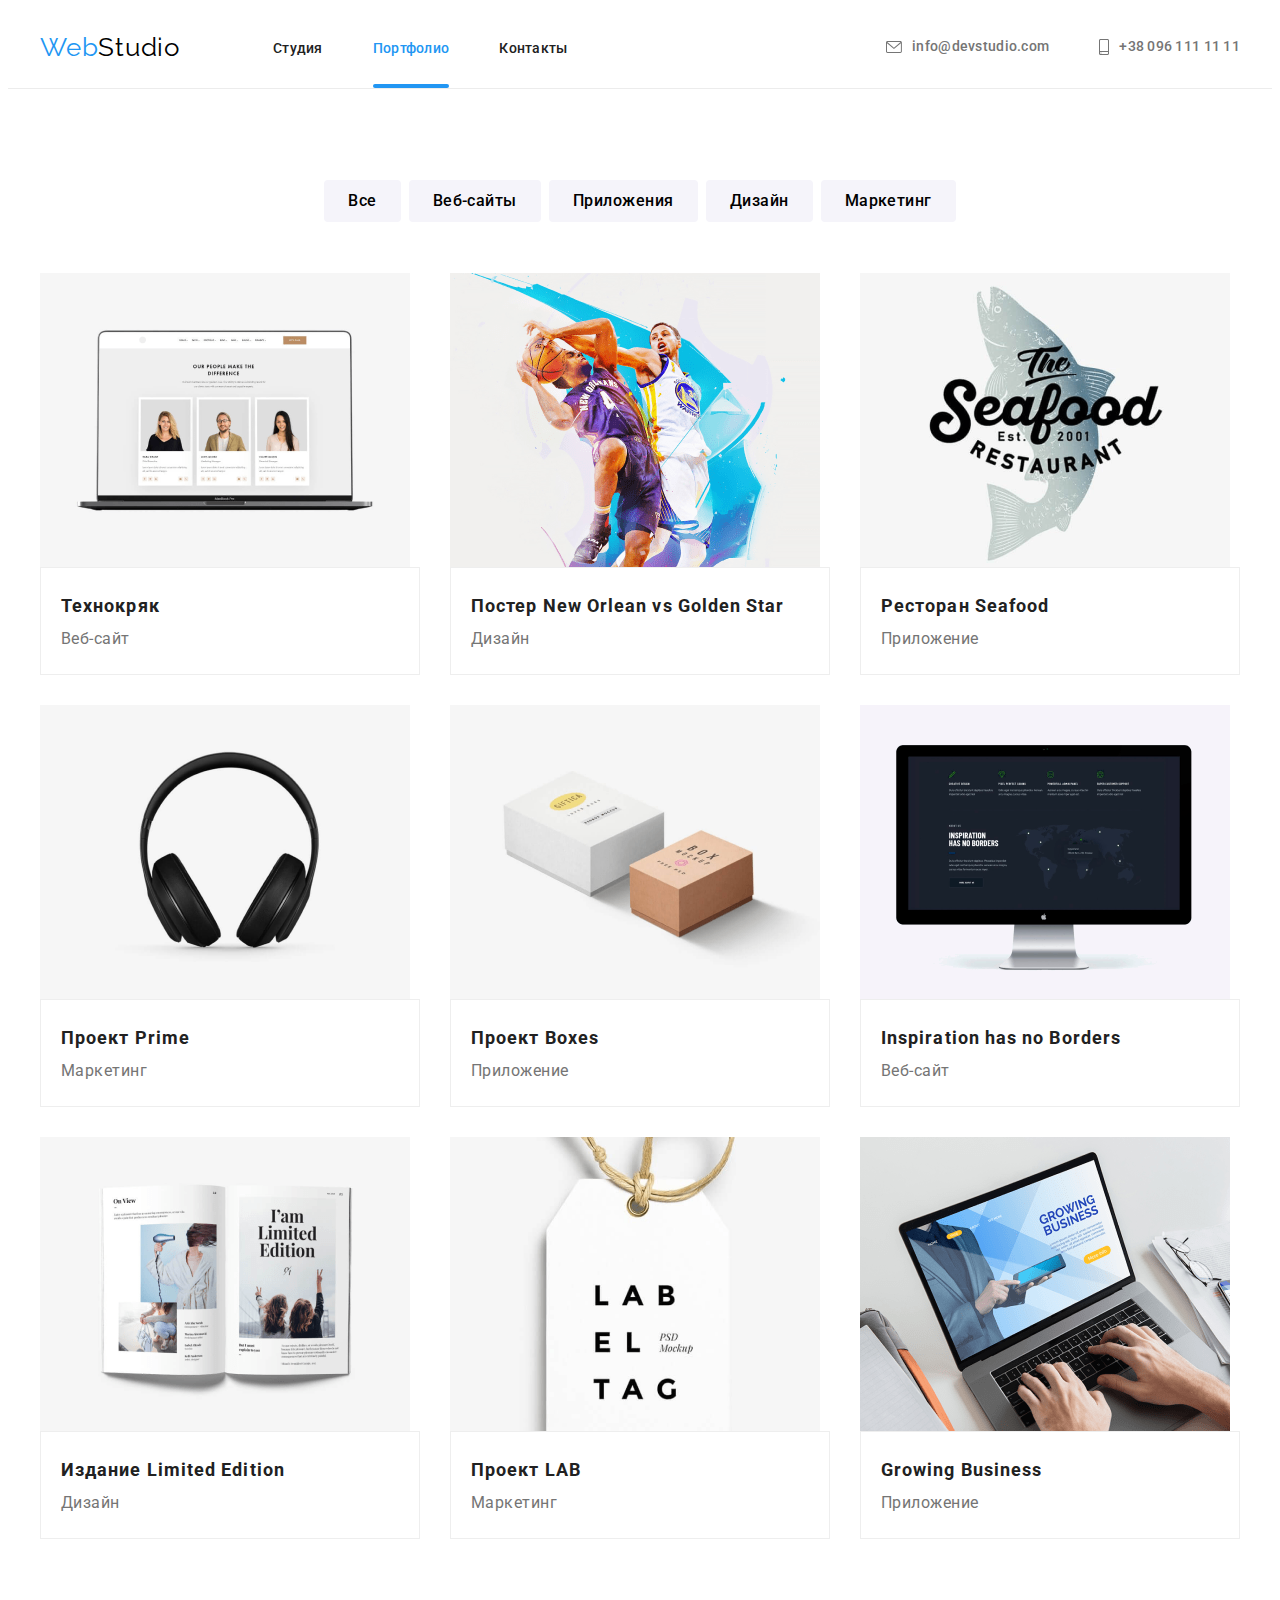
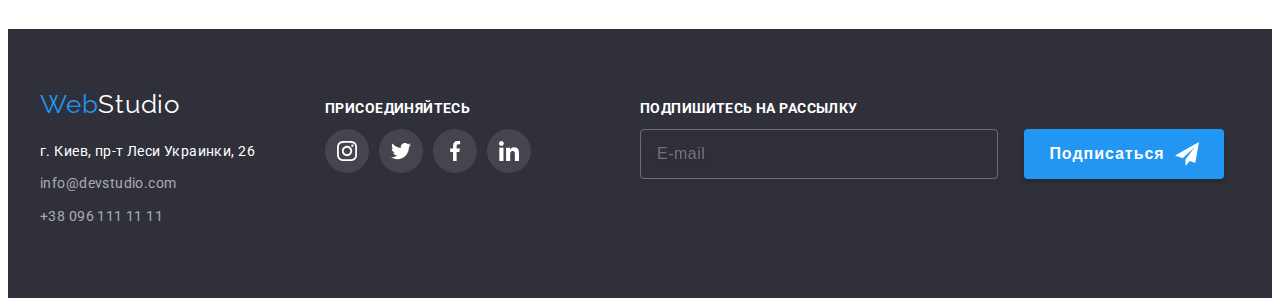
==== commit b4cc8481: "меняет ащщеук на странице portfolio.html" ====
--- a/portfolio.html
+++ b/portfolio.html
@@ -279,81 +279,81 @@
 
     <footer>
       <div class="container footer-cont">
-        <div class="footer-left-side">
+        <div class="footer-contacts">
           <div class="container-logo">
-            <a href="./index.html" class="logo">
+            <a href="./index.html" class="container-logo__footer-logo">
               Web<span class="logo-wht">Studio</span>
             </a>
           </div>
           <address>
-            <ul class="list">
-              <li class="footer-item">
+            <ul class="address-list list">
+              <li class="address-list__item">
                 <a
                   href="https://goo.gl/maps/s7FZJ9aVDDxHXywv8"
-                  class="address"
+                  class="address-list__adr"
                   target="_blank"
                   >г. Киев, пр-т Леси Украинки, 26</a
                 >
               </li>
-              <li class="footer-item">
-                <a href="mailto:info@devstudio.com" class="footer-link-mail"
+              <li class="address-list__item">
+                <a href="mailto:info@devstudio.com" class="address-list__mail"
                   >info@devstudio.com</a
                 >
               </li>
-              <li class="footer-item">
-                <a href="tel:+380961111111" class="footer-link-tel"
+              <li class="address-list__item">
+                <a href="tel:+380961111111" class="address-list__tel"
                   >+38 096 111 11 11</a
                 >
               </li>
             </ul>
           </address>
         </div>
-        <div class="footer-central-part">
-          <p class="footer-right-text">присоединяйтесь</p>
-          <ul class="footer-right-list list">
-            <li class="footer-right-item">
-              <a href="" class="footer-socials-link">
-                <svg class="footer-socials-icon" width="20" height="20">
+        <div class="footer-networks">
+          <p class="footer-networks__text">присоединяйтесь</p>
+          <ul class="networks-list list">
+            <li class="networks-list__item">
+              <a href="" class="networks-list__link">
+                <svg class="networks-list__icon" width="20" height="20">
                   <use href="./image/icons/socials.svg#icon-instagram-2"></use>
                 </svg>
               </a>
             </li>
-            <li class="footer-right-item">
-              <a href="" class="footer-socials-link">
-                <svg class="footer-socials-icon" width="20" height="20">
+            <li class="networks-list__item">
+              <a href="" class="networks-list__link">
+                <svg class="networks-list__icon" width="20" height="20">
                   <use href="./image/icons/socials.svg#icon-twitter-1"></use>
                 </svg>
               </a>
             </li>
-            <li class="footer-right-item">
-              <a href="" class="footer-socials-link">
-                <svg class="footer-socials-icon" width="20" height="20">
+            <li class="networks-list__item">
+              <a href="" class="networks-list__link">
+                <svg class="networks-list__icon" width="20" height="20">
                   <use href="./image/icons/socials.svg#icon-facebook-1"></use>
                 </svg>
               </a>
             </li>
-            <li class="footer-right-item">
-              <a href="" class="footer-socials-link">
-                <svg class="footer-socials-icon" width="20" height="20">
+            <li class="networks-list__item">
+              <a href="" class="networks-list__link">
+                <svg class="networks-list__icon" width="20" height="20">
                   <use href="./image/icons/socials.svg#icon-linkedin-1"></use>
                 </svg>
               </a>
             </li>
           </ul>
         </div>
-        <div class="footer-right-side">
-          <p class="footer-right-side-text">Подпишитесь на рассылку</p>
-          <form class="right-side-form">
-            <div class="right-side-wrap">
+        <div class="footer-subscribe">
+          <p class="footer-subscribe__text">Подпишитесь на рассылку</p>
+          <form class="footer-form">
+            <div class="footer-form__wrp">
               <input
                 type="email"
-                class="right-side-email"
+                class="footer-form__email"
                 name="right-side-email"
                 placeholder="E-mail"
               />
               <button type="submit" class="footer-btn">
                 Подписаться
-                <svg class="footer-btn-icon" width="24" height="24">
+                <svg class="footer-btn__icon" width="24" height="24">
                   <use href="image/icons/contact.svg#icon-icon-send"></use>
                 </svg>
               </button>
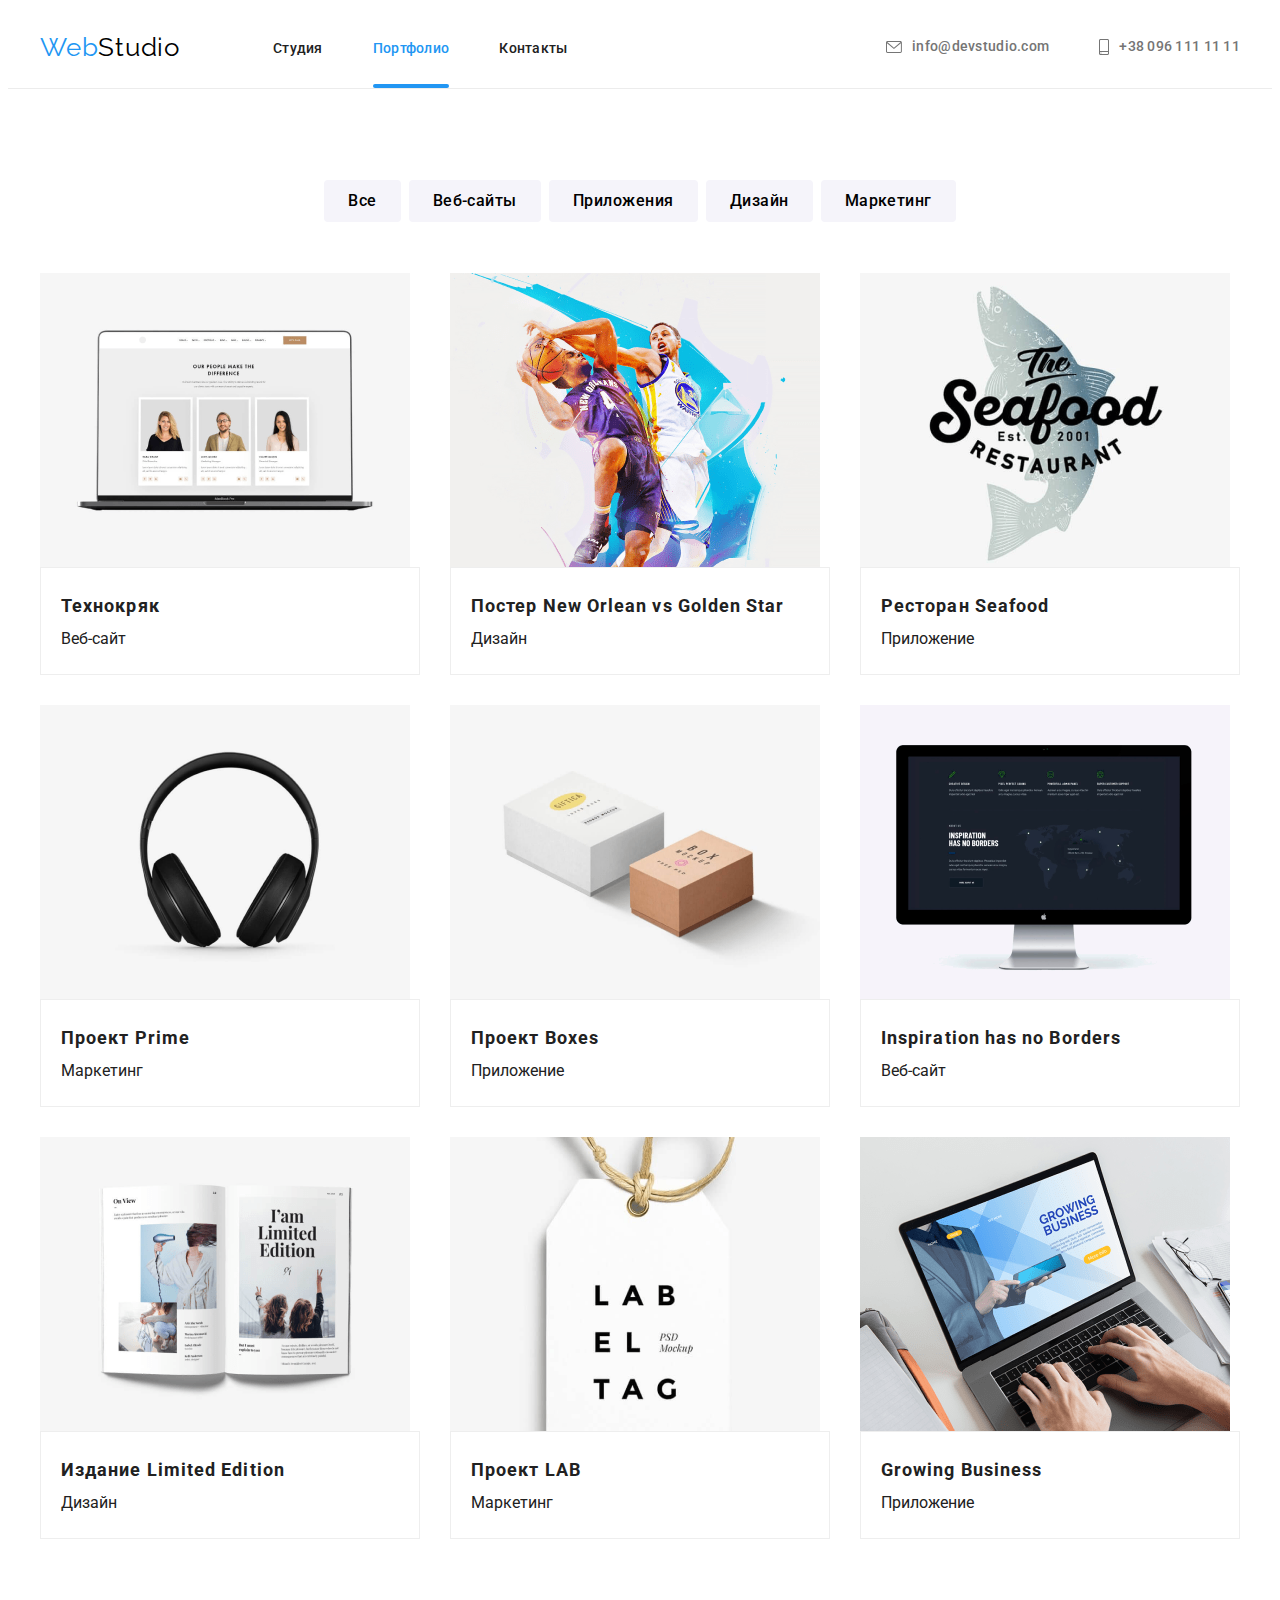
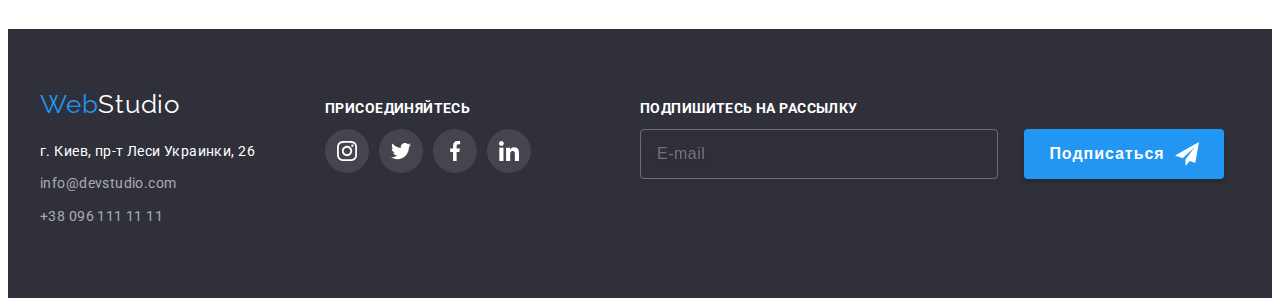
==== commit 266f6033: "меняет CSS по BEM в portfolio.scss" ====
--- a/portfolio.html
+++ b/portfolio.html
@@ -97,177 +97,181 @@
           </div>
 
           <ul class="portfolio-list list">
-            <li class="portfolio-item">
-              <div class="portfolio-wrap">
-                <img
-                  class="image"
+            <li class="portfolio-list__item">
+              <div class="portfolio-product">
+                <img
+                  class="portfolio-product__image"
                   src="./image/portfolio1-min.png"
                   width="370"
                   alt="лептоп с изображением веб-сайта на мониторе"
                 />
-                <p class="portfolio-top-text">
-                  Технокряк это современная площадка распространения
-                  коронавируса. Компании используют эту платформу для цифрового
-                  шпионажа и атак на защищённые сервера конкурентов.
-                </p>
-              </div>
-              <div class="portfolio-list-content frame">
-                <h3 class="portfolio-subtitle">Технокряк</h3>
-                <p class="portfolio-text">Веб-сайт</p>
-              </div>
-            </li>
-            <li class="portfolio-item">
-              <div class="portfolio-wrap">
-                <img
-                  class="image"
+                <p class="portfolio-product__text">
+                  Технокряк это современная площадка распространения
+                  коронавируса. Компании используют эту платформу для цифрового
+                  шпионажа и атак на защищённые сервера конкурентов.
+                </p>
+              </div>
+              <div class="product-content frame">
+                <h3 class="product-content__subtitle">Технокряк</h3>
+                <p class="product-content__text">Веб-сайт</p>
+              </div>
+            </li>
+            <li class="portfolio-list__item">
+              <div class="portfolio-product">
+                <img
+                  class="portfolio-product__image"
                   src="./image/portfolio2-min.png"
                   width="370"
                   alt="постер баскетболього матча"
                 />
-                <p class="portfolio-top-text">
-                  Технокряк это современная площадка распространения
-                  коронавируса. Компании используют эту платформу для цифрового
-                  шпионажа и атак на защищённые сервера конкурентов.
-                </p>
-              </div>
-              <div class="portfolio-list-content frame">
-                <h3 class="portfolio-subtitle">
+                <p class="portfolio-product__text">
+                  Технокряк это современная площадка распространения
+                  коронавируса. Компании используют эту платформу для цифрового
+                  шпионажа и атак на защищённые сервера конкурентов.
+                </p>
+              </div>
+              <div class="product-content frame">
+                <h3 class="product-content__subtitle">
                   Постер New Orlean vs Golden Star
                 </h3>
-                <p class="portfolio-text">Дизайн</p>
-              </div>
-            </li>
-            <li class="portfolio-item">
-              <div class="portfolio-wrap">
-                <img
-                  class="image"
+                <p class="product-content__text">Дизайн</p>
+              </div>
+            </li>
+            <li class="portfolio-list__item">
+              <div class="portfolio-product">
+                <img
+                  class="portfolio-product__image"
                   src="./image/portfolio3-min.png"
                   width="370"
                   alt="логотип ресторана Seafood"
                 />
-                <p class="portfolio-top-text">
-                  Технокряк это современная площадка распространения
-                  коронавируса. Компании используют эту платформу для цифрового
-                  шпионажа и атак на защищённые сервера конкурентов.
-                </p>
-              </div>
-              <div class="portfolio-list-content frame">
-                <h3 class="portfolio-subtitle">Ресторан Seafood</h3>
-                <p class="portfolio-text">Приложение</p>
-              </div>
-            </li>
-            <li class="portfolio-item">
-              <div class="portfolio-wrap">
-                <img
-                  class="image"
+                <p class="portfolio-product__text">
+                  Технокряк это современная площадка распространения
+                  коронавируса. Компании используют эту платформу для цифрового
+                  шпионажа и атак на защищённые сервера конкурентов.
+                </p>
+              </div>
+              <div class="product-content frame">
+                <h3 class="product-content__subtitle">Ресторан Seafood</h3>
+                <p class="product-content__text">Приложение</p>
+              </div>
+            </li>
+            <li class="portfolio-list__item">
+              <div class="portfolio-product">
+                <img
+                  class="portfolio-product__image"
                   src="./image/portfolio4-min.png"
                   width="370"
                   alt="полноразмерные черные наушники"
                 />
-                <p class="portfolio-top-text">
-                  Технокряк это современная площадка распространения
-                  коронавируса. Компании используют эту платформу для цифрового
-                  шпионажа и атак на защищённые сервера конкурентов.
-                </p>
-              </div>
-              <div class="portfolio-list-content frame">
-                <h3 class="portfolio-subtitle">Проект Prime</h3>
-                <p class="portfolio-text">Маркетинг</p>
-              </div>
-            </li>
-            <li class="portfolio-item">
-              <div class="portfolio-wrap">
-                <img
-                  class="image"
+                <p class="portfolio-product__text">
+                  Технокряк это современная площадка распространения
+                  коронавируса. Компании используют эту платформу для цифрового
+                  шпионажа и атак на защищённые сервера конкурентов.
+                </p>
+              </div>
+              <div class="product-content frame">
+                <h3 class="product-content__subtitle">Проект Prime</h3>
+                <p class="product-content__text">Маркетинг</p>
+              </div>
+            </li>
+            <li class="portfolio-list__item">
+              <div class="portfolio-product">
+                <img
+                  class="portfolio-product__image"
                   src="./image/portfolio5-min.png"
                   width="370"
                   alt="две коробки"
                 />
-                <p class="portfolio-top-text">
-                  Технокряк это современная площадка распространения
-                  коронавируса. Компании используют эту платформу для цифрового
-                  шпионажа и атак на защищённые сервера конкурентов.
-                </p>
-              </div>
-              <div class="portfolio-list-content frame">
-                <h3 class="portfolio-subtitle">Проект Boxes</h3>
-                <p class="portfolio-text">Приложение</p>
-              </div>
-            </li>
-            <li class="portfolio-item">
-              <div class="portfolio-wrap">
-                <img
-                  class="image"
+                <p class="portfolio-product__text">
+                  Технокряк это современная площадка распространения
+                  коронавируса. Компании используют эту платформу для цифрового
+                  шпионажа и атак на защищённые сервера конкурентов.
+                </p>
+              </div>
+              <div class="product-content frame">
+                <h3 class="product-content__subtitle">Проект Boxes</h3>
+                <p class="product-content__text">Приложение</p>
+              </div>
+            </li>
+            <li class="portfolio-list__item">
+              <div class="portfolio-product">
+                <img
+                  class="portfolio-product__image"
                   src="./image/portfolio6-min.png"
                   width="370"
                   alt="монитор десктопа с изображением веб-сайта"
                 />
-                <p class="portfolio-top-text">
-                  Технокряк это современная площадка распространения
-                  коронавируса. Компании используют эту платформу для цифрового
-                  шпионажа и атак на защищённые сервера конкурентов.
-                </p>
-              </div>
-              <div class="portfolio-list-content frame">
-                <h3 class="portfolio-subtitle">Inspiration has no Borders</h3>
-                <p class="portfolio-text">Веб-сайт</p>
-              </div>
-            </li>
-            <li class="portfolio-item">
-              <div class="portfolio-wrap">
-                <img
-                  class="image"
+                <p class="portfolio-product__text">
+                  Технокряк это современная площадка распространения
+                  коронавируса. Компании используют эту платформу для цифрового
+                  шпионажа и атак на защищённые сервера конкурентов.
+                </p>
+              </div>
+              <div class="product-content frame">
+                <h3 class="product-content__subtitle">
+                  Inspiration has no Borders
+                </h3>
+                <p class="product-content__text">Веб-сайт</p>
+              </div>
+            </li>
+            <li class="portfolio-list__item">
+              <div class="portfolio-product">
+                <img
+                  class="portfolio-product__image"
                   src="./image/portfolio7-min.png"
                   width="370"
                   alt="раскрытая книга"
                 />
-                <p class="portfolio-top-text">
-                  Технокряк это современная площадка распространения
-                  коронавируса. Компании используют эту платформу для цифрового
-                  шпионажа и атак на защищённые сервера конкурентов.
-                </p>
-              </div>
-              <div class="portfolio-list-content frame">
-                <h3 class="portfolio-subtitle">Издание Limited Edition</h3>
-                <p class="portfolio-text">Дизайн</p>
-              </div>
-            </li>
-            <li class="portfolio-item">
-              <div class="portfolio-wrap">
-                <img
-                  class="image"
+                <p class="portfolio-product__text">
+                  Технокряк это современная площадка распространения
+                  коронавируса. Компании используют эту платформу для цифрового
+                  шпионажа и атак на защищённые сервера конкурентов.
+                </p>
+              </div>
+              <div class="product-content frame">
+                <h3 class="product-content__subtitle">
+                  Издание Limited Edition
+                </h3>
+                <p class="product-content__text">Дизайн</p>
+              </div>
+            </li>
+            <li class="portfolio-list__item">
+              <div class="portfolio-product">
+                <img
+                  class="portfolio-product__image"
                   src="./image/portfolio8-min.png"
                   width="370"
                   alt="бирка с лого компании"
                 />
-                <p class="portfolio-top-text">
-                  Технокряк это современная площадка распространения
-                  коронавируса. Компании используют эту платформу для цифрового
-                  шпионажа и атак на защищённые сервера конкурентов.
-                </p>
-              </div>
-              <div class="portfolio-list-content frame">
-                <h3 class="portfolio-subtitle">Проект LAB</h3>
-                <p class="portfolio-text">Маркетинг</p>
-              </div>
-            </li>
-            <li class="portfolio-item">
-              <div class="portfolio-wrap">
-                <img
-                  class="image"
+                <p class="portfolio-product__text">
+                  Технокряк это современная площадка распространения
+                  коронавируса. Компании используют эту платформу для цифрового
+                  шпионажа и атак на защищённые сервера конкурентов.
+                </p>
+              </div>
+              <div class="product-content frame">
+                <h3 class="product-content__subtitle">Проект LAB</h3>
+                <p class="product-content__text">Маркетинг</p>
+              </div>
+            </li>
+            <li class="portfolio-list__item">
+              <div class="portfolio-product">
+                <img
+                  class="portfolio-product__image"
                   src="./image/portfolio9-min.png"
                   width="370"
                   alt="руки человека на клавиатуре лептопа"
                 />
-                <p class="portfolio-top-text">
-                  Технокряк это современная площадка распространения
-                  коронавируса. Компании используют эту платформу для цифрового
-                  шпионажа и атак на защищённые сервера конкурентов.
-                </p>
-              </div>
-              <div class="portfolio-list-content frame">
-                <h3 class="portfolio-subtitle">Growing Business</h3>
-                <p class="portfolio-text">Приложение</p>
+                <p class="portfolio-product__text">
+                  Технокряк это современная площадка распространения
+                  коронавируса. Компании используют эту платформу для цифрового
+                  шпионажа и атак на защищённые сервера конкурентов.
+                </p>
+              </div>
+              <div class="product-content frame">
+                <h3 class="product-content__subtitle">Growing Business</h3>
+                <p class="product-content__text">Приложение</p>
               </div>
             </li>
           </ul>
--- a/css/main.css
+++ b/css/main.css
@@ -79,7 +79,7 @@
   padding: 40px;
 }
 
-.modal-close-btn {
+.modal__close-btn {
   width: 30px;
   height: 30px;
   border-radius: 50%;
@@ -94,7 +94,7 @@
   transition: fill 250ms cubic-bezier(0.4, 0, 0.2, 1);
 }
 
-.modal-close-btn:hover {
+.modal__close-btn:hover {
   fill: var(--accent-color);
 }
 
@@ -104,7 +104,7 @@
   visibility: hidden;
 }
 
-.modal-title {
+.modal__title {
   font-style: normal;
   font-weight: 700;
   font-size: 20px;
@@ -115,7 +115,8 @@
   margin-bottom: 12px;
 }
 
-.modal-label {
+.form-field__label,
+.form-textarea__label {
   font-weight: normal;
   font-size: 12px;
   line-height: 1.16;
@@ -123,7 +124,7 @@
   color: #757575;
 }
 
-.modal-inpup-wrap {
+.form-field__inpup-wrp {
   margin-top: 4px;
   position: relative;
 }
@@ -132,7 +133,7 @@
   margin-bottom: 10px;
 }
 
-.modal-input {
+.form-field__input {
   width: 100%;
   height: 40px;
   border: 1px solid rgba(33, 33, 33, 0.2);
@@ -143,11 +144,11 @@
   transition: border-color 250ms cubic-bezier(0.4, 0, 0.2, 1);
 }
 
-.modal-input:hover, .modal-input:focus {
+.form-field__input:hover, .form-field__input:focus {
   border-color: var(--accent-color);
 }
 
-.modal-icon {
+.form-field__icon {
   position: absolute;
   left: 12px;
   top: 50%;
@@ -155,15 +156,15 @@
   transition: fill 250ms cubic-bezier(0.4, 0, 0.2, 1);
 }
 
-.modal-input:hover + .modal-icon {
+.form-field__input:hover + .form-field__icon {
   fill: var(--accent-color);
 }
 
-.modal-input:focus + .modal-icon {
+.form-field__input:focus + .form-field__icon {
   fill: var(--accent-color);
 }
 
-.modal-text {
+.form-textarea__text {
   width: 100%;
   height: 120px;
   padding: 12px;
@@ -174,7 +175,7 @@
   margin-top: 4px;
 }
 
-.modal-text::placeholder {
+.form-textarea__text::placeholder {
   font-weight: 400;
   font-size: 12px;
   line-height: 1.16s;
@@ -182,8 +183,8 @@
   color: rgba(117, 117, 117, 0.5);
 }
 
-.modal-check-text,
-.modal-check-contract {
+.form-checkbox__text,
+.form-checkbox__contract {
   font-weight: 400;
   font-size: 14px;
   line-height: 1.71;
@@ -193,7 +194,7 @@
   align-items: center;
 }
 
-.modal-check-text::before {
+.form-checkbox__text::before {
   content: '';
   width: 16px;
   height: 15px;
@@ -203,7 +204,7 @@
   margin-right: 7px;
 }
 
-.modal-check:checked + .modal-check-text::before {
+.form-checkbox__check:checked + .form-checkbox__text::before {
   background-color: var(--accent-color);
   background-image: url(../image/icons/modal-icon.svg);
   background-repeat: no-repeat;
@@ -211,13 +212,13 @@
   border: none;
 }
 
-.modal-check-contract {
+.form-checkbox__contract {
   color: var(--accent-color);
   text-decoration-line: underline;
   margin-left: 3px;
 }
 
-.form-field-checkbox {
+.form-checkbox {
   margin-top: 15px;
   margin-bottom: 25px;
 }
@@ -849,7 +850,7 @@
   padding-bottom: 90px;
 }
 
-.image {
+.portfolio-product__image {
   display: block;
   max-width: 100%;
   height: auto;
@@ -865,27 +866,27 @@
   flex-wrap: wrap;
 }
 
-.portfolio-list-content {
+.product-content {
   padding: 20px;
 }
 
-.portfolio-item {
+.portfolio-list__item {
   background: #ffffff;
   width: calc(100% / 3 - 30px);
   margin-left: 30px;
   position: relative;
 }
 
-.portfolio-item:hover, .portfolio-item:focus {
+.portfolio-list__item:hover, .portfolio-list__item:focus {
   box-shadow: 0px 1px 1px rgba(0, 0, 0, 0.12), 0px 4px 4px rgba(0, 0, 0, 0.06), 1px 4px 6px rgba(0, 0, 0, 0.16);
 }
 
-.portfolio-wrap {
+.portfolio-product {
   position: relative;
   overflow: hidden;
 }
 
-.portfolio-top-text {
+.portfolio-product__text {
   position: absolute;
   top: 0;
   left: 0;
@@ -901,21 +902,21 @@
   transition: transform 250ms cubic-bezier(0.4, 0, 0.2, 1);
 }
 
-.portfolio-item:hover .portfolio-top-text {
+.portfolio-list__item:hover .portfolio-product__text {
   transform: translateY(0);
 }
 
-.portfolio-item:nth-last-child(n + 4) {
+.portfolio-list__item:nth-last-child(n + 4) {
   margin-bottom: 30px;
 }
 
-.portfolio-subtitle {
+.product-content__subtitle {
   font-size: 18px;
   line-height: 2;
   letter-spacing: 0.06em;
 }
 
-.portfolio-text {
+.product-content__text {
   line-height: 1.87;
   text-align: left;
 }
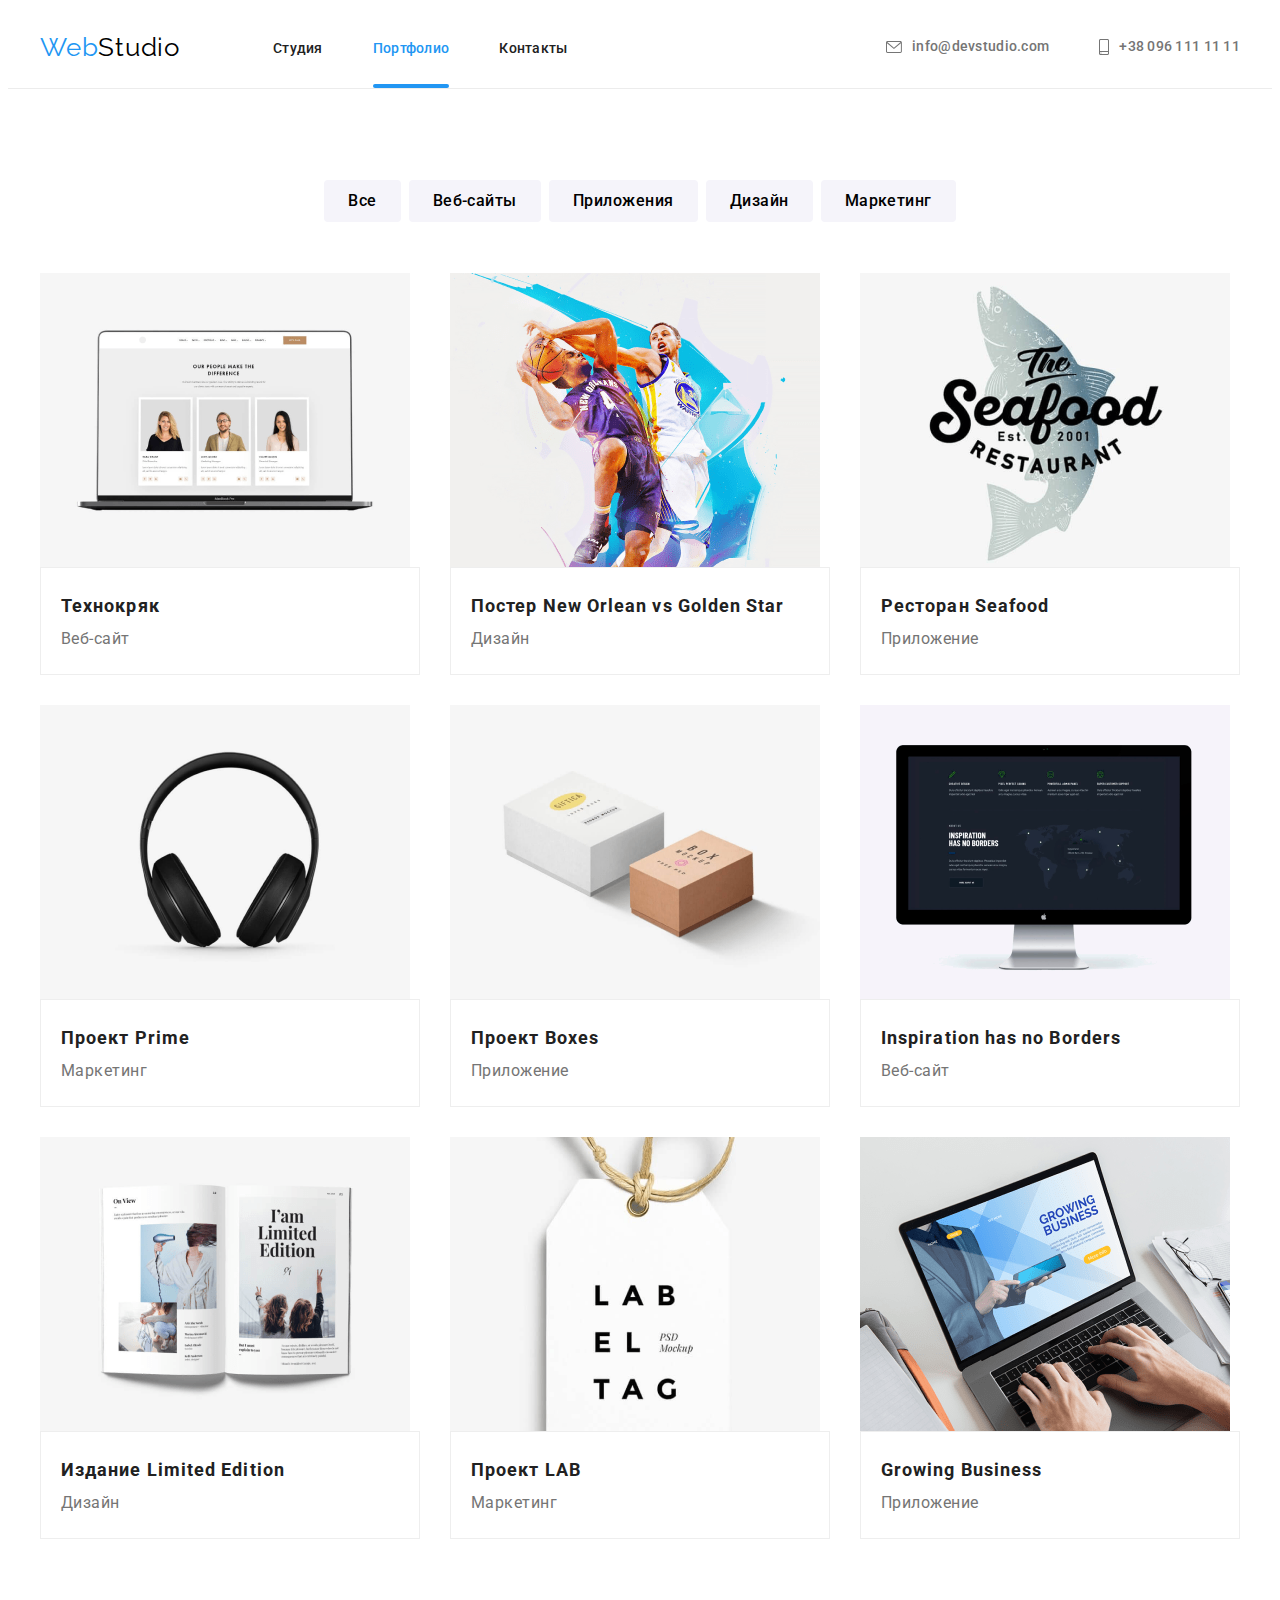
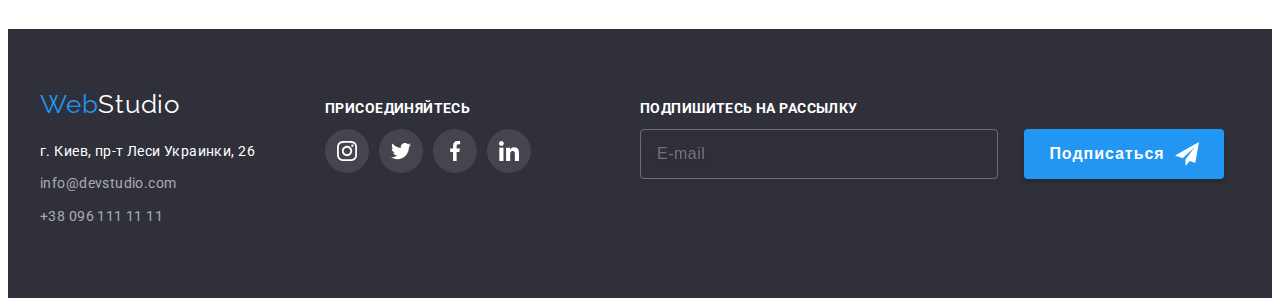
==== commit 6cd5e52a: "меняет CSS по BEM в  portfolio-button.scss" ====
--- a/portfolio.html
+++ b/portfolio.html
@@ -72,24 +72,24 @@
           <h2 class="visually-hidden">Примеры работ</h2>
           <div class="buttons-container">
             <ul class="buttons-list list">
-              <li class="buttons-item">
-                <button type="button" class="portfolio-button">Все</button>
-              </li>
-              <li class="buttons-item">
-                <button type="button" class="portfolio-button">
+              <li class="buttons-list__item">
+                <button type="button" class="buttons-list__btn">Все</button>
+              </li>
+              <li class="buttons-list__item">
+                <button type="button" class="buttons-list__btn">
                   Веб-сайты
                 </button>
               </li>
-              <li class="buttons-item">
-                <button type="button" class="portfolio-button">
+              <li class="buttons-list__item">
+                <button type="button" class="buttons-list__btn">
                   Приложения
                 </button>
               </li>
-              <li class="buttons-item">
-                <button type="button" class="portfolio-button">Дизайн</button>
-              </li>
-              <li class="buttons-item">
-                <button type="button" class="portfolio-button">
+              <li class="buttons-list__item">
+                <button type="button" class="buttons-list__btn">Дизайн</button>
+              </li>
+              <li class="buttons-list__item">
+                <button type="button" class="buttons-list__btn">
                   Маркетинг
                 </button>
               </li>
--- a/css/main.css
+++ b/css/main.css
@@ -544,7 +544,7 @@
 }
 
 .about-list__text,
-.portfolio-text {
+.product-content__text {
   font-size: 16px;
   line-height: 1.18;
   text-align: center;
@@ -796,7 +796,7 @@
   margin-left: 10px;
 }
 
-.portfolio-button {
+.buttons-list__btn {
   font-family: inherit;
   font-style: normal;
   font-weight: 500;
@@ -813,7 +813,7 @@
   transition-timing-function: cubic-bezier(0.4, 0, 0.2, 1);
 }
 
-.portfolio-button:hover, .portfolio-button:focus {
+.buttons-list__btn:hover, .buttons-list__btn:focus {
   background-color: var(--accent-color);
   color: #ffffff;
   box-shadow: 0px 3px 1px rgba(0, 0, 0, 0.1), 0px 1px 2px rgba(0, 0, 0, 0.08), 0px 2px 2px rgba(0, 0, 0, 0.12);
@@ -828,15 +828,8 @@
   justify-content: center;
 }
 
-.buttons-item + .buttons-item {
+.buttons-list__item + .buttons-list__item {
   margin-left: 8px;
-}
-
-.portfolio-button:hover,
-.portfolio-button:focus {
-  background-color: var(--accent-color);
-  color: #ffffff;
-  box-shadow: 0px 3px 1px rgba(0, 0, 0, 0.1), 0px 1px 2px rgba(0, 0, 0, 0.08), 0px 2px 2px rgba(0, 0, 0, 0.12);
 }
 
 .box {
